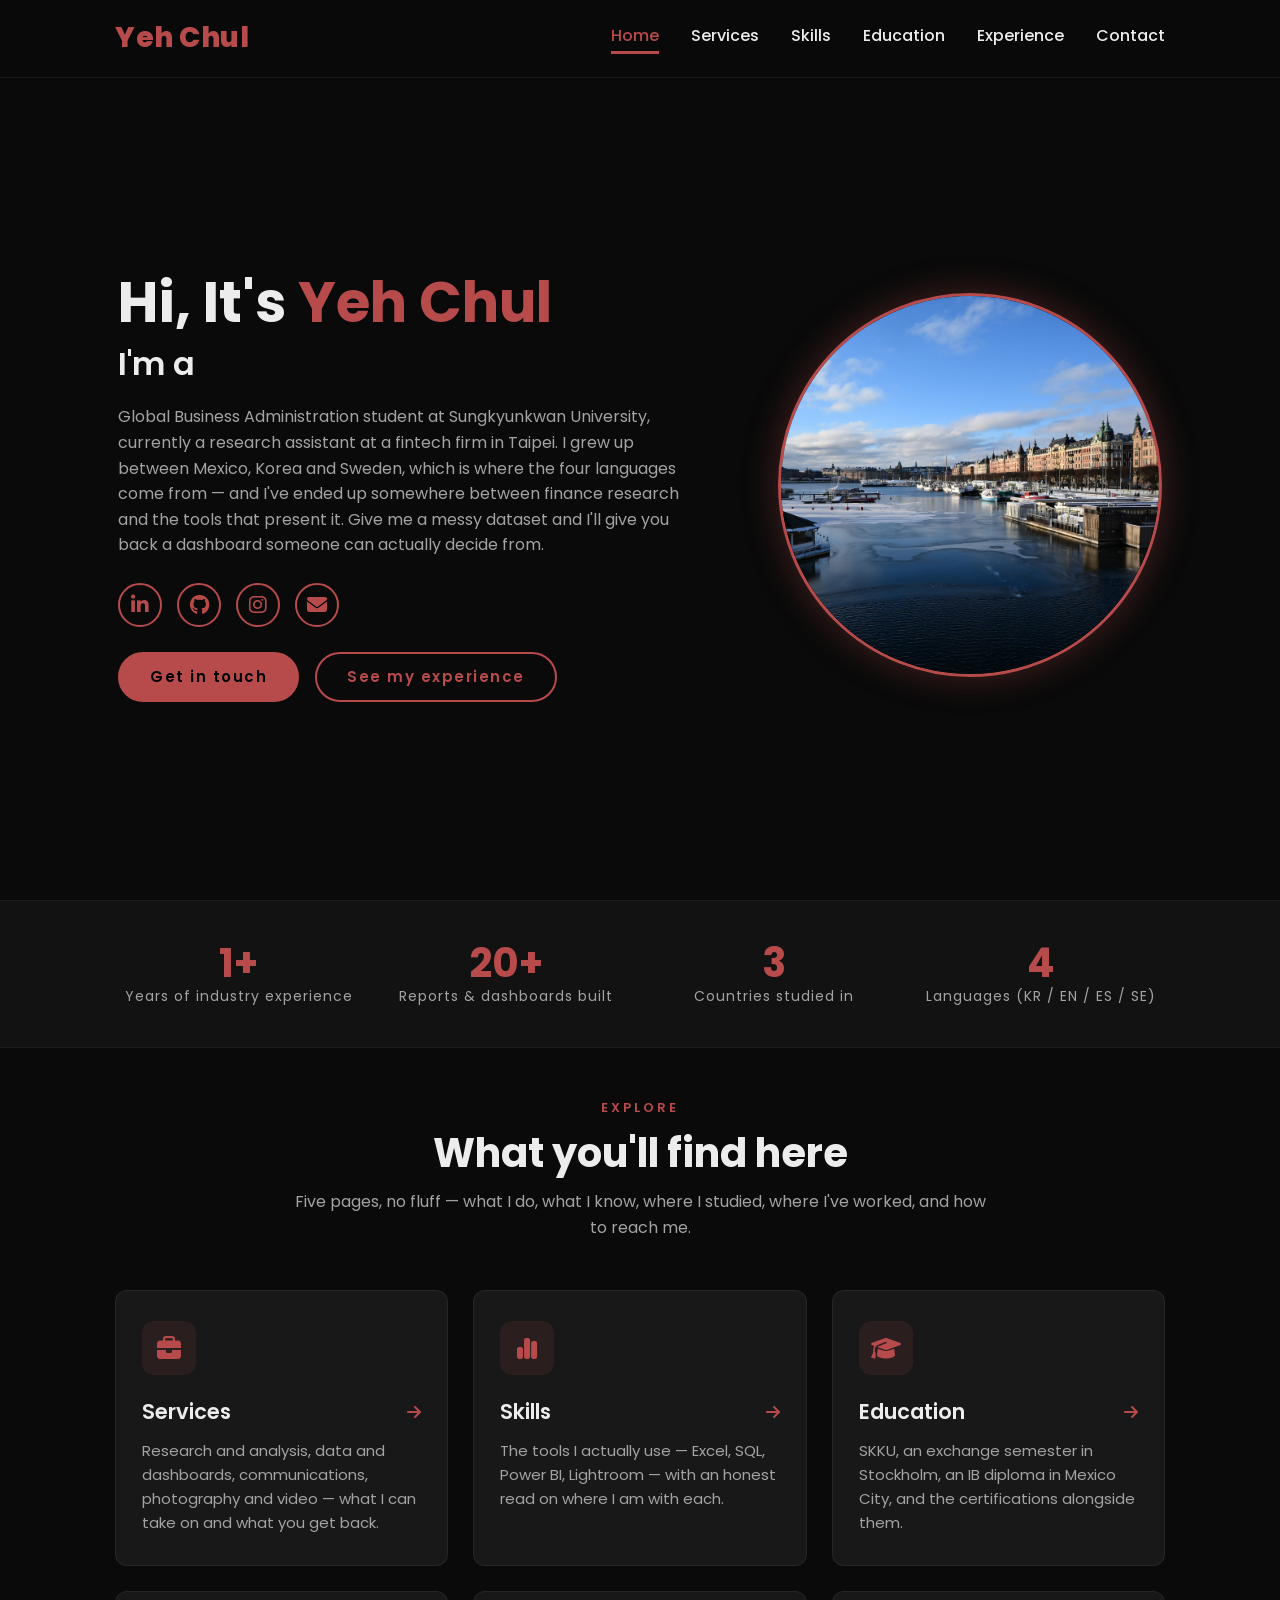
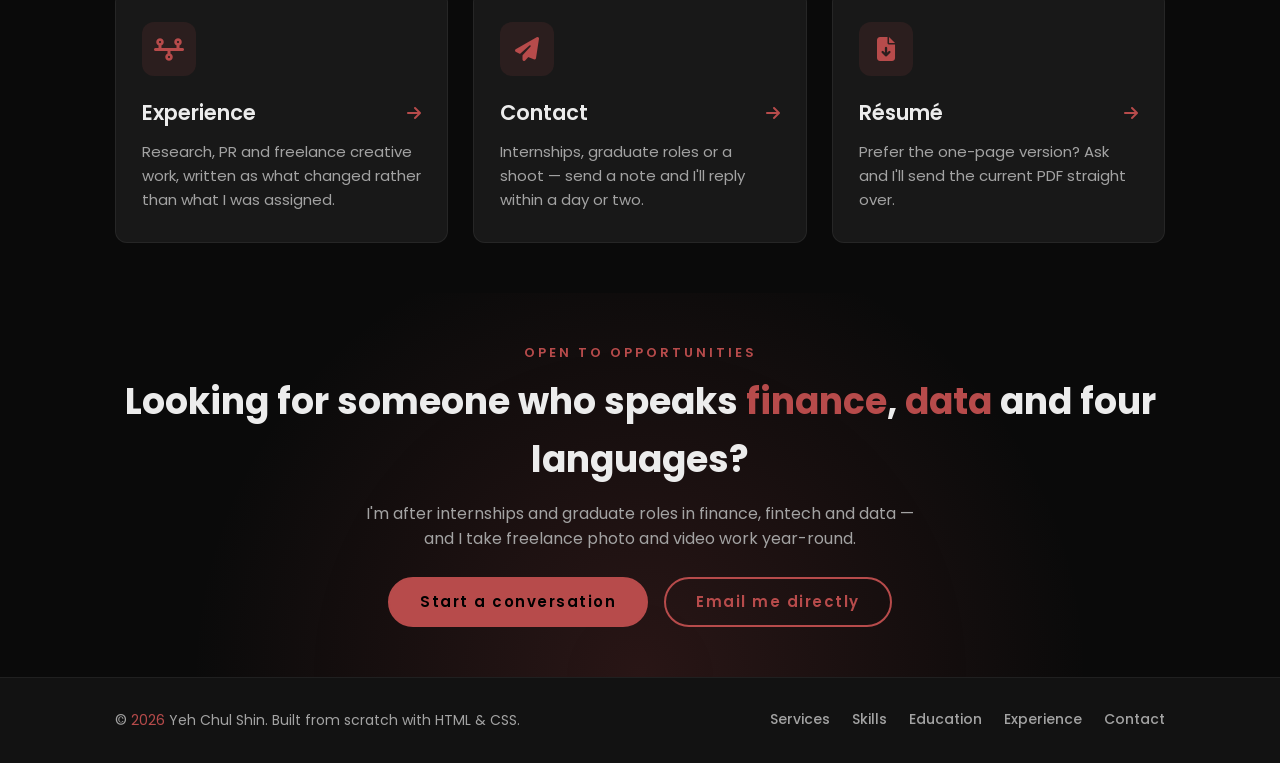
==== index.html @ 5957fc83 "Replace placeholder content with Yeh Chul Shin's real profile Applies 42 copy edits made in the prev" ====
<!DOCTYPE html>
<html lang="en">
<head>
  <meta charset="UTF-8">
  <meta name="viewport" content="width=device-width, initial-scale=1.0">
  <meta name="description" content="Yeh Chul Shin — Global Business Administration student at SKKU, research assistant in fintech, and freelance photographer. Finance, data and four languages.">
  <title>Yeh Chul Shin | Business Student &amp; Research Assistant</title>
  <link rel="stylesheet" href="style.css">
  <link rel="stylesheet" href="https://cdnjs.cloudflare.com/ajax/libs/font-awesome/6.5.2/css/all.min.css">
  <!-- Flags that JS is alive so the scroll-reveal styles can apply. -->
  <script>document.documentElement.classList.add('js');</script>
</head>
<body>

  <!-- ===== Header ===== -->
  <header>
    <a href="index.html" class="logo">Yeh Chul</a>
    <button class="menu-toggle" aria-label="Toggle navigation" aria-expanded="false">
      <i class="fa-solid fa-bars"></i>
    </button>
    <nav>
      <a href="index.html" class="active">Home</a>
      <a href="services.html">Services</a>
      <a href="skills.html">Skills</a>
      <a href="education.html">Education</a>
      <a href="experience.html">Experience</a>
      <a href="contact.html">Contact</a>
    </nav>
  </header>

  <!-- ===== Hero =====
       EDIT ME: intro paragraph + social links -->
  <section class="home">
    <div class="home-content">
      <h1>Hi, It's <span>Yeh Chul</span></h1>
      <h3 class="typing-text">I'm a <span></span></h3>
      <p>
        Global Business Administration student at Sungkyunkwan University,
        currently a research assistant at a fintech firm in Taipei. I grew up
        between Mexico, Korea and Sweden, which is where the four languages
        come from &mdash; and I've ended up somewhere between finance research
        and the tools that present it. Give me a messy dataset and I'll give
        you back a dashboard someone can actually decide from.
      </p>

      <div class="social-icons">
        <a href="https://www.linkedin.com/" target="_blank" rel="noopener" aria-label="LinkedIn"><i class="fa-brands fa-linkedin-in"></i></a>
        <a href="https://github.com/ycshin2023" target="_blank" rel="noopener" aria-label="GitHub"><i class="fa-brands fa-github"></i></a>
        <a href="https://www.instagram.com/" target="_blank" rel="noopener" aria-label="Instagram"><i class="fa-brands fa-instagram"></i></a>
        <a href="mailto:ycshin2023@gmail.com" aria-label="Email"><i class="fa-solid fa-envelope"></i></a>
      </div>

      <div class="btn-row">
        <a href="contact.html" class="btn solid">Get in touch</a>
        <a href="experience.html" class="btn">See my experience</a>
      </div>
    </div>

    <!-- EDIT ME: main.JPG is currently a landscape shot. A headshot lands
         better with recruiters here — swap the file and update the alt text
         to describe whatever image you use. -->
    <div class="home-img">
      <img src="main.JPG" alt="Photograph by Yeh Chul Shin">
    </div>
  </section>

  <!-- ===== Stats =====
       EDIT ME: swap these four numbers for your real ones -->
  <div class="stats">
    <div class="stat"><strong>1+</strong><span>Years of industry experience</span></div>
    <div class="stat"><strong>20+</strong><span>Reports &amp; dashboards built</span></div>
    <div class="stat"><strong>3</strong><span>Countries studied in</span></div>
    <div class="stat"><strong>4</strong><span>Languages (KR / EN / ES / SE)</span></div>
  </div>

  <!-- ===== Teasers to sub-pages ===== -->
  <section>
    <div class="section-head reveal">
      <span class="eyebrow">Explore</span>
      <h2>What you'll find here</h2>
      <p>Five pages, no fluff &mdash; what I do, what I know, where I studied, where I've worked, and how to reach me.</p>
    </div>

    <div class="card-grid">
      <a href="services.html" class="card teaser reveal">
        <div class="icon"><i class="fa-solid fa-briefcase"></i></div>
        <h3>Services <i class="fa-solid fa-arrow-right"></i></h3>
        <p>Research and analysis, data and dashboards, communications, photography and video &mdash; what I can take on and what you get back.</p>
      </a>

      <a href="skills.html" class="card teaser reveal">
        <div class="icon"><i class="fa-solid fa-chart-simple"></i></div>
        <h3>Skills <i class="fa-solid fa-arrow-right"></i></h3>
        <p>The tools I actually use &mdash; Excel, SQL, Power BI, Lightroom &mdash; with an honest read on where I am with each.</p>
      </a>

      <a href="education.html" class="card teaser reveal">
        <div class="icon"><i class="fa-solid fa-graduation-cap"></i></div>
        <h3>Education <i class="fa-solid fa-arrow-right"></i></h3>
        <p>SKKU, an exchange semester in Stockholm, an IB diploma in Mexico City, and the certifications alongside them.</p>
      </a>

      <a href="experience.html" class="card teaser reveal">
        <div class="icon"><i class="fa-solid fa-timeline"></i></div>
        <h3>Experience <i class="fa-solid fa-arrow-right"></i></h3>
        <p>Research, PR and freelance creative work, written as what changed rather than what I was assigned.</p>
      </a>

      <a href="contact.html" class="card teaser reveal">
        <div class="icon"><i class="fa-solid fa-paper-plane"></i></div>
        <h3>Contact <i class="fa-solid fa-arrow-right"></i></h3>
        <p>Internships, graduate roles or a shoot &mdash; send a note and I'll reply within a day or two.</p>
      </a>

      <a href="contact.html" class="card teaser reveal">
        <div class="icon"><i class="fa-solid fa-file-arrow-down"></i></div>
        <h3>Résumé <i class="fa-solid fa-arrow-right"></i></h3>
        <p>Prefer the one-page version? Ask and I'll send the current PDF straight over.</p>
      </a>
    </div>
  </section>

  <!-- ===== CTA ===== -->
  <section class="cta">
    <div class="reveal">
      <span class="eyebrow">Open to opportunities</span>
      <h2>Looking for someone who speaks <span>finance</span>, <span>data</span> and four languages?</h2>
      <p>I'm after internships and graduate roles in finance, fintech and data &mdash; and I take freelance photo and video work year-round.</p>
      <div class="btn-row">
        <a href="contact.html" class="btn solid">Start a conversation</a>
        <a href="mailto:ycshin2023@gmail.com" class="btn">Email me directly</a>
      </div>
    </div>
  </section>

  <!-- ===== Footer ===== -->
  <footer>
    <p>&copy; <span class="year"></span> Yeh Chul Shin. Built from scratch with HTML &amp; CSS.</p>
    <nav>
      <a href="services.html">Services</a>
      <a href="skills.html">Skills</a>
      <a href="education.html">Education</a>
      <a href="experience.html">Experience</a>
      <a href="contact.html">Contact</a>
    </nav>
  </footer>

  <script src="script.js"></script>
</body>
</html>
---- style.css ----
@import url('https://fonts.googleapis.com/css2?family=Poppins:wght@200;300;400;500;600;700;800&family=Roboto:ital,wght@0,100..900;1,100..900&display=swap');

/* ============================================================
   Design tokens
   ============================================================ */
:root {
  --accent: #b74b4b;
  --accent-light: #d96a6a;
  --accent-soft: rgba(183, 75, 75, 0.12);
  --bg: #0a0a0a;
  --surface: #121212;
  --surface-2: #181818;
  --line: rgba(183, 75, 75, 0.22);
  --text: #ececec;
  --muted: #a3a3a3;
  --radius: 1.2rem;
  --shadow: 0 1rem 3rem rgba(0, 0, 0, 0.55);
}

* {
  margin: 0;
  padding: 0;
  box-sizing: border-box;
  text-decoration: none;
  border: none;
  outline: none;
  font-family: 'Poppins', Arial, Helvetica, sans-serif;
}

html {
  font-size: 62.5%;
  scroll-behavior: smooth;
}

body {
  width: 100%;
  min-height: 100vh;
  overflow-x: hidden;
  background-color: var(--bg);
  color: var(--text);
  line-height: 1.6;
}

::selection {
  background-color: var(--accent);
  color: #000;
}

img {
  max-width: 100%;
  display: block;
}

span {
  color: var(--accent);
}

/* ============================================================
   Header / navigation
   ============================================================ */
header {
  position: fixed;
  top: 0;
  left: 0;
  width: 100%;
  padding: 1.6rem 9%;
  background-color: rgba(10, 10, 10, 0.85);
  backdrop-filter: blur(12px);
  border-bottom: 1px solid rgba(255, 255, 255, 0.06);
  display: flex;
  justify-content: space-between;
  align-items: center;
  z-index: 100;
}

.logo {
  font-size: 2.8rem;
  color: var(--accent);
  font-weight: 800;
  letter-spacing: 0.05rem;
  transition: 0.3s ease;
}

.logo:hover {
  transform: scale(1.05);
}

nav {
  display: flex;
  align-items: center;
}

nav a {
  font-size: 1.6rem;
  color: var(--text);
  margin-left: 3.2rem;
  font-weight: 500;
  transition: 0.3s ease;
  border-bottom: 3px solid transparent;
  padding-bottom: 0.3rem;
}

nav a:hover,
nav a.active {
  color: var(--accent);
  border-bottom-color: var(--accent);
}

.menu-toggle {
  display: none;
  /* Explicit box so the button stays tappable even if the icon font
     fails to load and the <i> inside it renders empty. */
  width: 4.4rem;
  height: 4.4rem;
  align-items: center;
  justify-content: center;
  font-size: 2.6rem;
  line-height: 1;
  color: var(--accent);
  background: transparent;
  border-radius: 0.8rem;
  cursor: pointer;
}

.menu-toggle:hover {
  background-color: var(--accent-soft);
}

/* ============================================================
   Layout helpers
   ============================================================ */
section {
  padding: 5rem 9%;
}

.section-head {
  max-width: 70rem;
  margin: 0 auto 5rem;
  text-align: center;
}

.eyebrow {
  display: inline-block;
  font-size: 1.3rem;
  letter-spacing: 0.3rem;
  text-transform: uppercase;
  color: var(--accent);
  font-weight: 600;
  margin-bottom: 1rem;
}

.section-head h2 {
  font-size: 4rem;
  font-weight: 700;
  line-height: 1.2;
}

.section-head p {
  font-size: 1.6rem;
  color: var(--muted);
  margin-top: 1.2rem;
}

.alt-bg {
  background-color: var(--surface);
}

/* ============================================================
   Buttons
   ============================================================ */
.btn {
  display: inline-block;
  padding: 1.1rem 3rem;
  background-color: transparent;
  border-radius: 4rem;
  font-size: 1.5rem;
  color: var(--accent);
  letter-spacing: 0.15rem;
  font-weight: 600;
  border: 2px solid var(--accent);
  transition: 0.3s ease;
  cursor: pointer;
}

.btn:hover {
  transform: translateY(-3px);
  background-color: var(--accent);
  color: #000;
  box-shadow: 0 0 2.5rem rgba(183, 75, 75, 0.45);
}

.btn.solid {
  background-color: var(--accent);
  color: #000;
}

.btn.solid:hover {
  background-color: transparent;
  color: var(--accent);
}

.btn-row {
  display: flex;
  flex-wrap: wrap;
  gap: 1.6rem;
  margin-top: 2.5rem;
}

/* ============================================================
   Home / hero
   ============================================================ */
.home {
  display: flex;
  justify-content: center;
  align-items: center;
  gap: 8rem;
  min-height: 100vh;
  padding-top: 12rem;
}

.home .home-content h1 {
  font-size: 5.6rem;
  font-weight: 700;
  line-height: 1.25;
}

.home-content h3 {
  font-size: 3.2rem;
  margin-bottom: 1.5rem;
  font-weight: 600;
}

.home-content p {
  font-size: 1.6rem;
  color: var(--muted);
  max-width: 58rem;
}

.home-img img {
  width: 30vw;
  min-width: 26rem;
  aspect-ratio: 1;
  object-fit: cover;
  border-radius: 50%;
  border: 3px solid var(--accent);
  box-shadow: 0 0 3.5rem rgba(183, 75, 75, 0.35);
  transition: 0.3s ease;
}

.home-img img:hover {
  transform: scale(1.03);
  box-shadow: 0 0 5rem rgba(183, 75, 75, 0.6);
}

.social-icons {
  display: flex;
  gap: 1.5rem;
  margin: 2.5rem 0;
}

.social-icons a {
  display: inline-flex;
  justify-content: center;
  align-items: center;
  width: 4.4rem;
  height: 4.4rem;
  border: 0.2rem solid var(--accent);
  font-size: 2rem;
  border-radius: 50%;
  transition: 0.3s ease;
  color: var(--accent);
}

.social-icons a:hover {
  color: #000;
  transform: translateY(-5px);
  background-color: var(--accent);
  box-shadow: 0 0 2rem rgba(183, 75, 75, 0.5);
}

/* Rotating job title */
.typing-text {
  font-size: 3.2rem;
  font-weight: 600;
  min-width: 28rem;
}

.typing-text span {
  position: relative;
}

.typing-text span::before {
  content: "Business Student";
  color: var(--accent);
  animation: words 12s infinite;
}

.typing-text span::after {
  content: "";
  background-color: var(--bg);
  position: absolute;
  top: 0;
  right: -0.8rem;
  width: calc(100% + 0.8rem);
  height: 100%;
  border-left: 3px solid var(--bg);
  animation: cursor 0.7s infinite, typing 3s steps(18) infinite;
}

@keyframes cursor {
  to { border-left-color: var(--accent); }
}

@keyframes typing {
  10%, 15%, 30%, 35%, 50%, 55%, 70%, 75%, 90%, 95% { width: 0; }
  5%, 20%, 25%, 40%, 45%, 60%, 65%, 80%, 85% { width: calc(100% + 0.8rem); }
}

@keyframes words {
  0%, 25%   { content: "Business Student"; }
  26%, 50%  { content: "Research Assistant"; }
  51%, 75%  { content: "Data Analyst"; }
  76%, 100% { content: "Photographer"; }
}

/* ============================================================
   Stats strip
   ============================================================ */
.stats {
  display: grid;
  grid-template-columns: repeat(auto-fit, minmax(20rem, 1fr));
  gap: 2rem;
  padding: 4rem 9%;
  background-color: var(--surface);
  border-block: 1px solid rgba(255, 255, 255, 0.05);
}

.stat {
  text-align: center;
}

.stat strong {
  display: block;
  font-size: 4rem;
  font-weight: 700;
  color: var(--accent);
  line-height: 1.1;
}

.stat span {
  font-size: 1.4rem;
  color: var(--muted);
  letter-spacing: 0.1rem;
}

/* ============================================================
   Page banner (sub-pages)
   ============================================================ */
.page-hero {
  padding: 16rem 9% 6rem;
  text-align: center;
  background:
    radial-gradient(circle at 50% 0%, rgba(183, 75, 75, 0.18), transparent 60%),
    var(--bg);
  border-bottom: 1px solid rgba(255, 255, 255, 0.05);
}

.page-hero h1 {
  font-size: 5rem;
  font-weight: 700;
  line-height: 1.2;
}

.page-hero p {
  font-size: 1.7rem;
  color: var(--muted);
  max-width: 68rem;
  margin: 1.5rem auto 0;
}

.breadcrumb {
  font-size: 1.4rem;
  color: var(--muted);
  margin-bottom: 1.5rem;
}

.breadcrumb a {
  color: var(--accent);
}

.breadcrumb a:hover {
  text-decoration: underline;
}

/* ============================================================
   Cards
   ============================================================ */
.card-grid {
  display: grid;
  grid-template-columns: repeat(auto-fit, minmax(30rem, 1fr));
  gap: 2.5rem;
}

.card {
  background-color: var(--surface-2);
  border: 1px solid rgba(255, 255, 255, 0.06);
  border-radius: var(--radius);
  padding: 3rem 2.6rem;
  transition: 0.3s ease;
}

.card:hover {
  transform: translateY(-6px);
  border-color: var(--accent);
  box-shadow: var(--shadow);
}

.card .icon {
  display: inline-flex;
  justify-content: center;
  align-items: center;
  width: 5.4rem;
  height: 5.4rem;
  border-radius: 1.2rem;
  background-color: var(--accent-soft);
  color: var(--accent);
  font-size: 2.4rem;
  margin-bottom: 2rem;
}

.card h3 {
  font-size: 2.1rem;
  font-weight: 600;
  margin-bottom: 1rem;
}

.card p {
  font-size: 1.5rem;
  color: var(--muted);
}

.card ul {
  list-style: none;
  margin-top: 1.8rem;
  display: grid;
  gap: 0.9rem;
}

.card ul li {
  font-size: 1.45rem;
  color: var(--muted);
  padding-left: 2.4rem;
  position: relative;
}

.card ul li::before {
  content: "\2713";
  position: absolute;
  left: 0;
  color: var(--accent);
  font-weight: 700;
}

.card-link {
  display: inline-block;
  margin-top: 2rem;
  font-size: 1.45rem;
  font-weight: 600;
  color: var(--accent);
}

.card-link:hover {
  letter-spacing: 0.08rem;
}

/* Teaser cards on the home page */
.teaser {
  display: block;
  color: inherit;
}

.teaser h3 {
  display: flex;
  align-items: center;
  justify-content: space-between;
  gap: 1rem;
}

.teaser h3 i {
  color: var(--accent);
  font-size: 1.6rem;
  transition: 0.3s ease;
}

.teaser:hover h3 i {
  transform: translateX(6px);
}

/* ============================================================
   Skills
   ============================================================ */
.skill-block {
  background-color: var(--surface-2);
  border: 1px solid rgba(255, 255, 255, 0.06);
  border-radius: var(--radius);
  padding: 3rem 2.6rem;
}

.skill-block h3 {
  font-size: 2rem;
  margin-bottom: 2.5rem;
  display: flex;
  align-items: center;
  gap: 1.2rem;
}

.skill-block h3 i {
  color: var(--accent);
}

.skill {
  margin-bottom: 2rem;
}

.skill-label {
  display: flex;
  justify-content: space-between;
  font-size: 1.45rem;
  margin-bottom: 0.7rem;
  color: var(--muted);
}

.skill-label strong {
  color: var(--text);
  font-weight: 500;
}

.bar {
  height: 0.8rem;
  border-radius: 1rem;
  background-color: rgba(255, 255, 255, 0.08);
  overflow: hidden;
}

.bar span {
  display: block;
  height: 100%;
  width: 0;
  border-radius: 1rem;
  background: linear-gradient(90deg, var(--accent), var(--accent-light));
  transition: width 1.2s cubic-bezier(0.2, 0.8, 0.2, 1);
}

.tag-cloud {
  display: flex;
  flex-wrap: wrap;
  gap: 1rem;
}

.tag {
  font-size: 1.4rem;
  padding: 0.7rem 1.6rem;
  border-radius: 4rem;
  border: 1px solid var(--line);
  background-color: var(--accent-soft);
  color: var(--text);
  transition: 0.3s ease;
}

.tag:hover {
  background-color: var(--accent);
  color: #000;
  transform: translateY(-3px);
}

/* ============================================================
   Timeline (education + experience)
   ============================================================ */
.timeline {
  position: relative;
  max-width: 88rem;
  margin: 0 auto;
  padding-left: 3.5rem;
}

.timeline::before {
  content: "";
  position: absolute;
  left: 0.85rem;
  top: 0.8rem;
  bottom: 0.8rem;
  width: 2px;
  background: linear-gradient(180deg, var(--accent), rgba(183, 75, 75, 0.1));
}

.timeline-item {
  position: relative;
  background-color: var(--surface-2);
  border: 1px solid rgba(255, 255, 255, 0.06);
  border-radius: var(--radius);
  padding: 2.6rem 2.6rem;
  margin-bottom: 2.5rem;
  transition: 0.3s ease;
}

.timeline-item:hover {
  border-color: var(--accent);
  transform: translateX(6px);
}

.timeline-item::before {
  content: "";
  position: absolute;
  left: -3.32rem;
  top: 3rem;
  width: 1.4rem;
  height: 1.4rem;
  border-radius: 50%;
  background-color: var(--bg);
  border: 3px solid var(--accent);
}

.timeline-date {
  display: inline-block;
  font-size: 1.3rem;
  font-weight: 600;
  letter-spacing: 0.1rem;
  color: var(--accent);
  background-color: var(--accent-soft);
  padding: 0.4rem 1.4rem;
  border-radius: 4rem;
  margin-bottom: 1.2rem;
}

.timeline-item h3 {
  font-size: 2.1rem;
  font-weight: 600;
}

.timeline-item .org {
  font-size: 1.5rem;
  color: var(--accent-light);
  margin-bottom: 1.2rem;
}

.timeline-item p {
  font-size: 1.5rem;
  color: var(--muted);
}

.timeline-item ul {
  list-style: none;
  margin-top: 1.4rem;
  display: grid;
  gap: 0.9rem;
}

.timeline-item ul li {
  font-size: 1.45rem;
  color: var(--muted);
  padding-left: 2.2rem;
  position: relative;
}

.timeline-item ul li::before {
  content: "\25B8";
  position: absolute;
  left: 0;
  color: var(--accent);
}

.chip-row {
  display: flex;
  flex-wrap: wrap;
  gap: 0.8rem;
  margin-top: 1.8rem;
}

.chip {
  font-size: 1.25rem;
  padding: 0.4rem 1.2rem;
  border-radius: 4rem;
  border: 1px solid var(--line);
  color: var(--muted);
}

/* ============================================================
   Contact
   ============================================================ */
.contact-wrap {
  display: grid;
  grid-template-columns: 1fr 1.25fr;
  gap: 3rem;
  max-width: 110rem;
  margin: 0 auto;
}

.contact-info {
  display: grid;
  gap: 1.6rem;
  align-content: start;
}

.info-item {
  display: flex;
  gap: 1.6rem;
  align-items: flex-start;
  background-color: var(--surface-2);
  border: 1px solid rgba(255, 255, 255, 0.06);
  border-radius: var(--radius);
  padding: 2rem 2.2rem;
  transition: 0.3s ease;
}

.info-item:hover {
  border-color: var(--accent);
}

.info-item i {
  color: var(--accent);
  font-size: 2rem;
  margin-top: 0.4rem;
}

.info-item h4 {
  font-size: 1.6rem;
  font-weight: 600;
}

.info-item p,
.info-item a {
  font-size: 1.45rem;
  color: var(--muted);
  word-break: break-word;
}

.info-item a:hover {
  color: var(--accent);
}

form {
  background-color: var(--surface-2);
  border: 1px solid rgba(255, 255, 255, 0.06);
  border-radius: var(--radius);
  padding: 3rem 2.8rem;
}

.field {
  margin-bottom: 1.8rem;
}

.field label {
  display: block;
  font-size: 1.4rem;
  margin-bottom: 0.7rem;
  color: var(--muted);
}

.field input,
.field select,
.field textarea {
  width: 100%;
  font-size: 1.5rem;
  color: var(--text);
  background-color: var(--surface);
  border: 1px solid rgba(255, 255, 255, 0.1);
  border-radius: 0.8rem;
  padding: 1.2rem 1.4rem;
  transition: 0.3s ease;
}

.field input:focus,
.field select:focus,
.field textarea:focus {
  border-color: var(--accent);
  box-shadow: 0 0 0 3px var(--accent-soft);
}

.field textarea {
  resize: vertical;
  min-height: 14rem;
}

.form-note {
  font-size: 1.3rem;
  color: var(--muted);
  margin-top: 1.5rem;
}

.form-status {
  font-size: 1.45rem;
  margin-top: 1.5rem;
  display: none;
}

.form-status.show {
  display: block;
  color: var(--accent-light);
}

/* ============================================================
   CTA band + footer
   ============================================================ */
.cta {
  text-align: center;
  background:
    radial-gradient(circle at 50% 100%, rgba(183, 75, 75, 0.18), transparent 60%),
    var(--bg);
}

.cta h2 {
  font-size: 3.6rem;
  font-weight: 700;
}

.cta p {
  font-size: 1.6rem;
  color: var(--muted);
  max-width: 56rem;
  margin: 1.2rem auto 0;
}

.cta .btn-row {
  justify-content: center;
}

footer {
  padding: 3rem 9%;
  background-color: var(--surface);
  border-top: 1px solid rgba(255, 255, 255, 0.06);
  display: flex;
  flex-wrap: wrap;
  gap: 1.5rem;
  justify-content: space-between;
  align-items: center;
}

footer p,
footer a {
  font-size: 1.4rem;
  color: var(--muted);
}

footer nav a {
  margin-left: 2.2rem;
  border: none;
}

footer a:hover {
  color: var(--accent);
}

/* ============================================================
   Scroll reveal
   ============================================================ */
/* Only hide content once we know JavaScript is running to bring it back.
   Without the .js class (script blocked, JS disabled) everything stays
   visible rather than leaving a blank page. */
.js .reveal {
  opacity: 0;
  transform: translateY(2.5rem);
  transition: opacity 0.7s ease, transform 0.7s ease;
}

.js .reveal.visible {
  opacity: 1;
  transform: none;
}

@media (prefers-reduced-motion: reduce) {
  * {
    animation: none !important;
    transition: none !important;
  }
  .js .reveal {
    opacity: 1;
    transform: none;
  }
}

/* ============================================================
   Responsive
   ============================================================ */
@media (max-width: 1100px) {
  .home { gap: 4rem; }
  .contact-wrap { grid-template-columns: 1fr; }
}

@media (max-width: 995px) {
  .menu-toggle { display: inline-flex; }

  nav {
    position: absolute;
    display: none;
    flex-direction: column;
    align-items: flex-start;
    top: 100%;
    right: 0;
    width: 55%;
    min-width: 24rem;
    padding: 2rem 2.5rem;
    background-color: #161616;
    border-left: 3px solid var(--accent);
    border-bottom: 3px solid var(--accent);
    border-bottom-left-radius: 2rem;
  }

  nav.active { display: flex; }

  nav a {
    display: block;
    font-size: 1.8rem;
    margin: 1.4rem 0;
    margin-left: 0;
  }

  .home {
    flex-direction: column-reverse;
    text-align: center;
    padding-top: 14rem;
  }

  .home-content p { margin-inline: auto; }
  .social-icons, .btn-row { justify-content: center; }
  .home .home-content h1 { font-size: 4.2rem; }
  .home-content h3, .typing-text { font-size: 2.6rem; }
  .home-img img { width: 62vw; }
  .page-hero h1 { font-size: 3.8rem; }
  .section-head h2 { font-size: 3.2rem; }
  footer { justify-content: center; text-align: center; }
  footer nav {
    position: static;
    display: flex;
    flex-direction: row;
    flex-wrap: wrap;
    justify-content: center;
    gap: 1.5rem;
    width: auto;
    padding: 0;
    border: none;
    background: transparent;
  }
  footer nav a { margin: 0; font-size: 1.4rem; }
}

@media (max-width: 600px) {
  section { padding: 4rem 6%; }
  header { padding: 1.4rem 6%; }
  .page-hero { padding: 13rem 6% 5rem; }
  .stats { padding: 3.5rem 6%; }
  footer { padding: 3rem 6%; }
  .timeline { padding-left: 2.6rem; }
  .timeline-item::before { left: -2.45rem; }
}
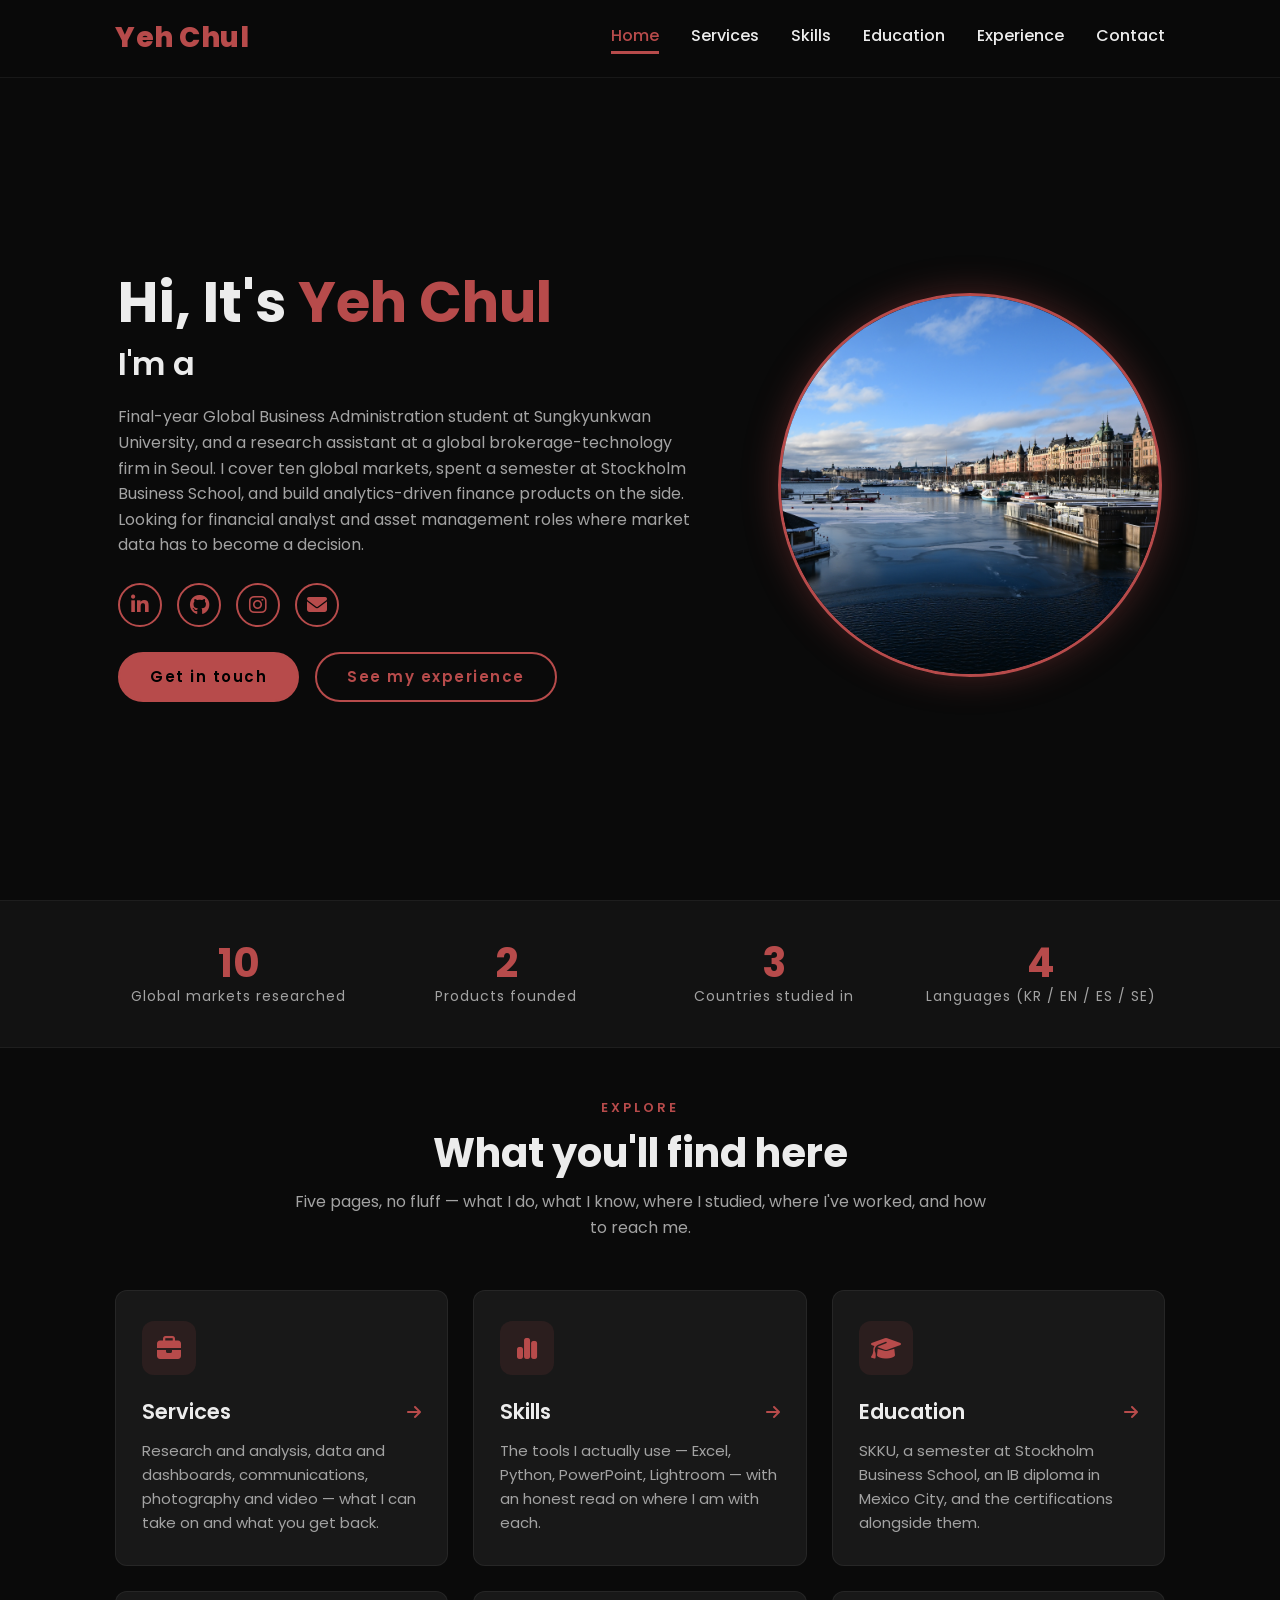
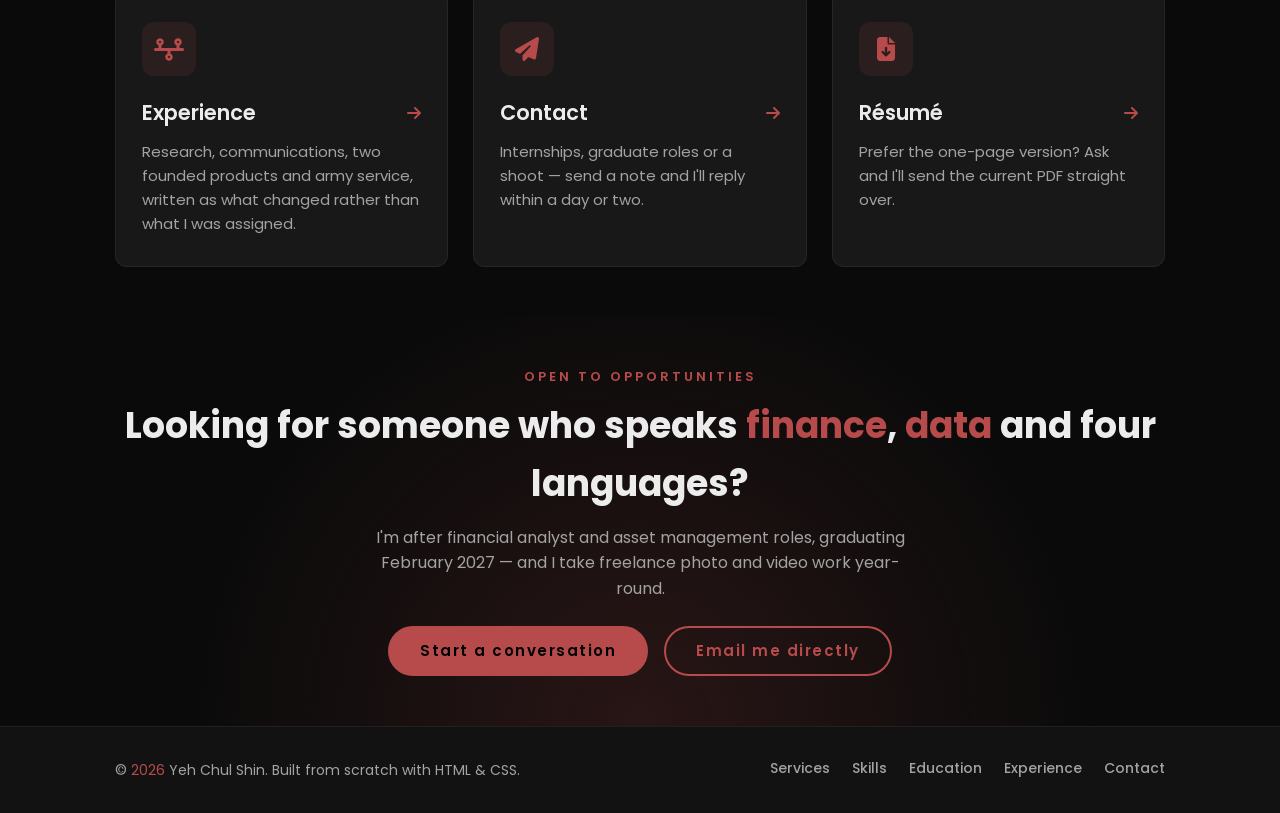
==== commit 61509790: "Rebuild content from the CV and fix the hero typing animation Typing animation: The rotating job tit" ====
--- a/index.html
+++ b/index.html
@@ -3,7 +3,7 @@
 <head>
   <meta charset="UTF-8">
   <meta name="viewport" content="width=device-width, initial-scale=1.0">
-  <meta name="description" content="Yeh Chul Shin — Global Business Administration student at SKKU, research assistant in fintech, and freelance photographer. Finance, data and four languages.">
+  <meta name="description" content="Yeh Chul Shin — final-year Global Business Administration student at SKKU and research assistant at a global brokerage-technology firm, seeking financial analyst and asset management roles.">
   <title>Yeh Chul Shin | Business Student &amp; Research Assistant</title>
   <link rel="stylesheet" href="style.css">
   <link rel="stylesheet" href="https://cdnjs.cloudflare.com/ajax/libs/font-awesome/6.5.2/css/all.min.css">
@@ -35,16 +35,16 @@
       <h1>Hi, It's <span>Yeh Chul</span></h1>
       <h3 class="typing-text">I'm a <span></span></h3>
       <p>
-        Global Business Administration student at Sungkyunkwan University,
-        currently a research assistant at a fintech firm in Taipei. I grew up
-        between Mexico, Korea and Sweden, which is where the four languages
-        come from &mdash; and I've ended up somewhere between finance research
-        and the tools that present it. Give me a messy dataset and I'll give
-        you back a dashboard someone can actually decide from.
+        Final-year Global Business Administration student at Sungkyunkwan
+        University, and a research assistant at a global brokerage-technology
+        firm in Seoul. I cover ten global markets, spent a semester at
+        Stockholm Business School, and build analytics-driven finance products
+        on the side. Looking for financial analyst and asset management roles
+        where market data has to become a decision.
       </p>
 
       <div class="social-icons">
-        <a href="https://www.linkedin.com/" target="_blank" rel="noopener" aria-label="LinkedIn"><i class="fa-brands fa-linkedin-in"></i></a>
+        <a href="https://www.linkedin.com/in/yeh-chul-shin" target="_blank" rel="noopener" aria-label="LinkedIn"><i class="fa-brands fa-linkedin-in"></i></a>
         <a href="https://github.com/ycshin2023" target="_blank" rel="noopener" aria-label="GitHub"><i class="fa-brands fa-github"></i></a>
         <a href="https://www.instagram.com/" target="_blank" rel="noopener" aria-label="Instagram"><i class="fa-brands fa-instagram"></i></a>
         <a href="mailto:ycshin2023@gmail.com" aria-label="Email"><i class="fa-solid fa-envelope"></i></a>
@@ -67,8 +67,8 @@
   <!-- ===== Stats =====
        EDIT ME: swap these four numbers for your real ones -->
   <div class="stats">
-    <div class="stat"><strong>1+</strong><span>Years of industry experience</span></div>
-    <div class="stat"><strong>20+</strong><span>Reports &amp; dashboards built</span></div>
+    <div class="stat"><strong>10</strong><span>Global markets researched</span></div>
+    <div class="stat"><strong>2</strong><span>Products founded</span></div>
     <div class="stat"><strong>3</strong><span>Countries studied in</span></div>
     <div class="stat"><strong>4</strong><span>Languages (KR / EN / ES / SE)</span></div>
   </div>
@@ -91,19 +91,19 @@
       <a href="skills.html" class="card teaser reveal">
         <div class="icon"><i class="fa-solid fa-chart-simple"></i></div>
         <h3>Skills <i class="fa-solid fa-arrow-right"></i></h3>
-        <p>The tools I actually use &mdash; Excel, SQL, Power BI, Lightroom &mdash; with an honest read on where I am with each.</p>
+        <p>The tools I actually use &mdash; Excel, Python, PowerPoint, Lightroom &mdash; with an honest read on where I am with each.</p>
       </a>
 
       <a href="education.html" class="card teaser reveal">
         <div class="icon"><i class="fa-solid fa-graduation-cap"></i></div>
         <h3>Education <i class="fa-solid fa-arrow-right"></i></h3>
-        <p>SKKU, an exchange semester in Stockholm, an IB diploma in Mexico City, and the certifications alongside them.</p>
+        <p>SKKU, a semester at Stockholm Business School, an IB diploma in Mexico City, and the certifications alongside them.</p>
       </a>
 
       <a href="experience.html" class="card teaser reveal">
         <div class="icon"><i class="fa-solid fa-timeline"></i></div>
         <h3>Experience <i class="fa-solid fa-arrow-right"></i></h3>
-        <p>Research, PR and freelance creative work, written as what changed rather than what I was assigned.</p>
+        <p>Research, communications, two founded products and army service, written as what changed rather than what I was assigned.</p>
       </a>
 
       <a href="contact.html" class="card teaser reveal">
@@ -125,7 +125,7 @@
     <div class="reveal">
       <span class="eyebrow">Open to opportunities</span>
       <h2>Looking for someone who speaks <span>finance</span>, <span>data</span> and four languages?</h2>
-      <p>I'm after internships and graduate roles in finance, fintech and data &mdash; and I take freelance photo and video work year-round.</p>
+      <p>I'm after financial analyst and asset management roles, graduating February 2027 &mdash; and I take freelance photo and video work year-round.</p>
       <div class="btn-row">
         <a href="contact.html" class="btn solid">Start a conversation</a>
         <a href="mailto:ycshin2023@gmail.com" class="btn">Email me directly</a>
--- a/style.css
+++ b/style.css
@@ -289,12 +289,18 @@
   position: relative;
 }
 
+/* The word itself. One word per quarter of the cycle, so each gets 4s. */
 .typing-text span::before {
   content: "Business Student";
   color: var(--accent);
-  animation: words 12s infinite;
-}
-
+  animation: words 16s infinite;
+}
+
+/* A mask sitting over the word, with the caret on its leading edge.
+   Full width hides the word, zero width reveals it — so shrinking the
+   mask types the word out and growing it again deletes it. `typing` runs
+   at exactly one quarter of `words`, which is what keeps one type-hold-
+   delete pass aligned to one word. */
 .typing-text span::after {
   content: "";
   background-color: var(--bg);
@@ -304,7 +310,7 @@
   width: calc(100% + 0.8rem);
   height: 100%;
   border-left: 3px solid var(--bg);
-  animation: cursor 0.7s infinite, typing 3s steps(18) infinite;
+  animation: cursor 0.7s infinite, typing 4s steps(18, end) infinite;
 }
 
 @keyframes cursor {
@@ -312,14 +318,16 @@
 }
 
 @keyframes typing {
-  10%, 15%, 30%, 35%, 50%, 55%, 70%, 75%, 90%, 95% { width: 0; }
-  5%, 20%, 25%, 40%, 45%, 60%, 65%, 80%, 85% { width: calc(100% + 0.8rem); }
+  /* Covered at both ends, so the word underneath swaps out of sight. */
+  0%, 8%    { width: calc(100% + 0.8rem); }
+  46%, 70%  { width: 0; }
+  96%, 100% { width: calc(100% + 0.8rem); }
 }
 
 @keyframes words {
   0%, 25%   { content: "Business Student"; }
   26%, 50%  { content: "Research Assistant"; }
-  51%, 75%  { content: "Data Analyst"; }
+  51%, 75%  { content: "Founder"; }
   76%, 100% { content: "Photographer"; }
 }
 
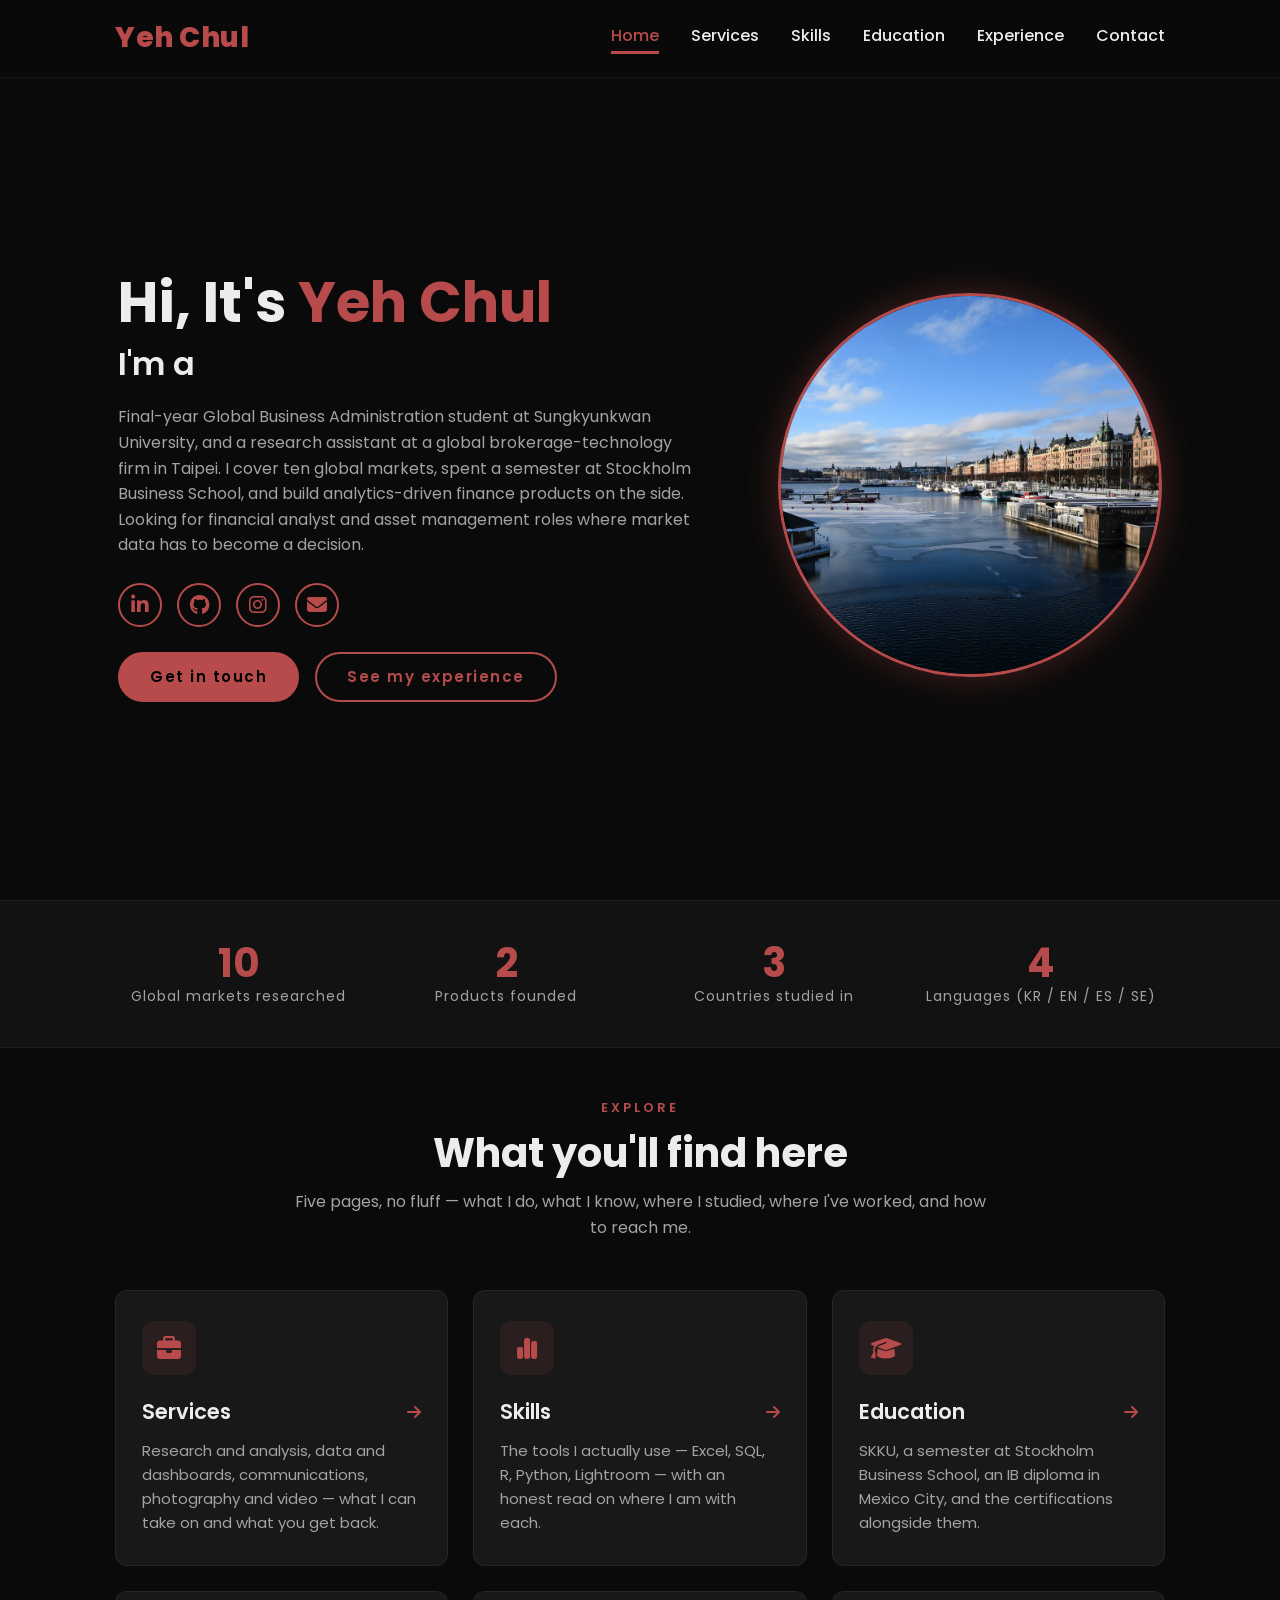
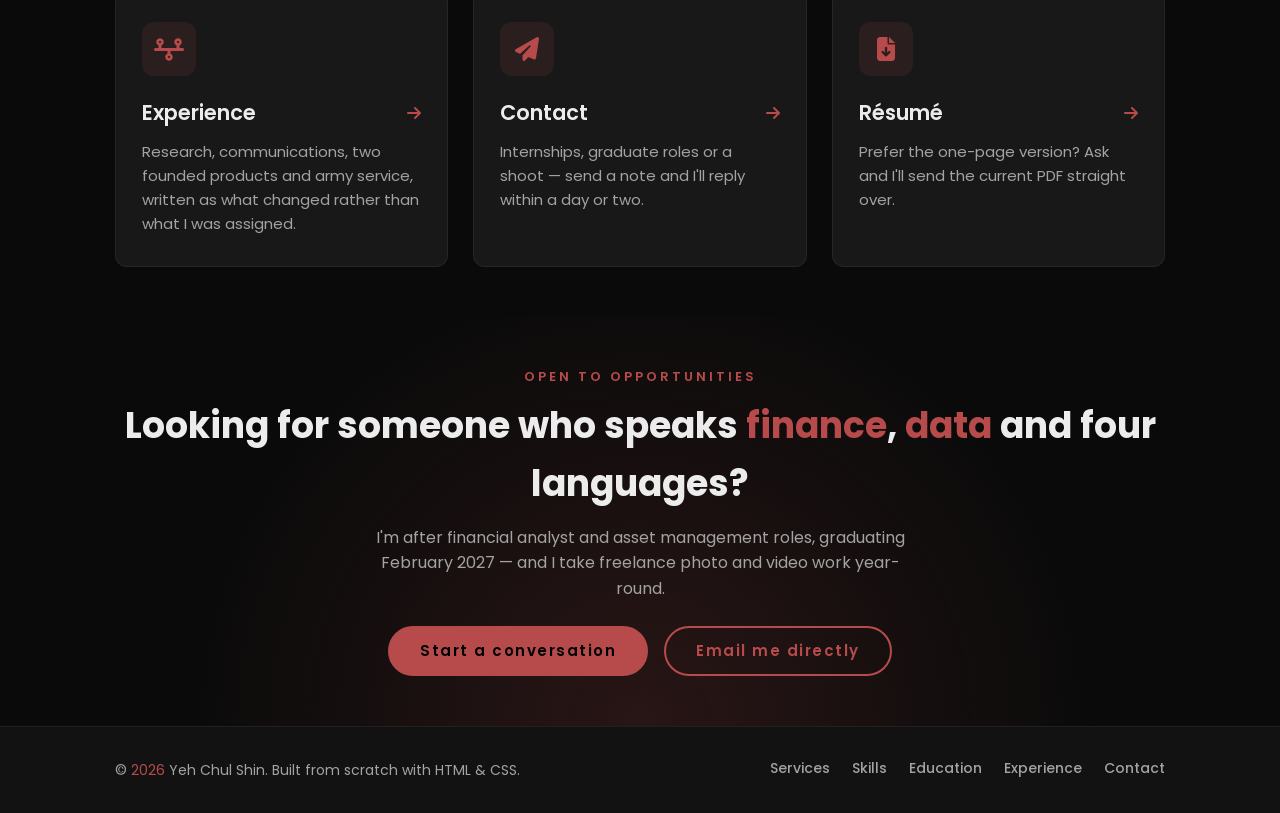
==== commit f18f2744: "Add KFC service role, SQL and R, and correct ViewTrade to Taipei - New experience entry: Guest Servi" ====
--- a/index.html
+++ b/index.html
@@ -37,7 +37,7 @@
       <p>
         Final-year Global Business Administration student at Sungkyunkwan
         University, and a research assistant at a global brokerage-technology
-        firm in Seoul. I cover ten global markets, spent a semester at
+        firm in Taipei. I cover ten global markets, spent a semester at
         Stockholm Business School, and build analytics-driven finance products
         on the side. Looking for financial analyst and asset management roles
         where market data has to become a decision.
@@ -91,7 +91,7 @@
       <a href="skills.html" class="card teaser reveal">
         <div class="icon"><i class="fa-solid fa-chart-simple"></i></div>
         <h3>Skills <i class="fa-solid fa-arrow-right"></i></h3>
-        <p>The tools I actually use &mdash; Excel, Python, PowerPoint, Lightroom &mdash; with an honest read on where I am with each.</p>
+        <p>The tools I actually use &mdash; Excel, SQL, R, Python, Lightroom &mdash; with an honest read on where I am with each.</p>
       </a>
 
       <a href="education.html" class="card teaser reveal">
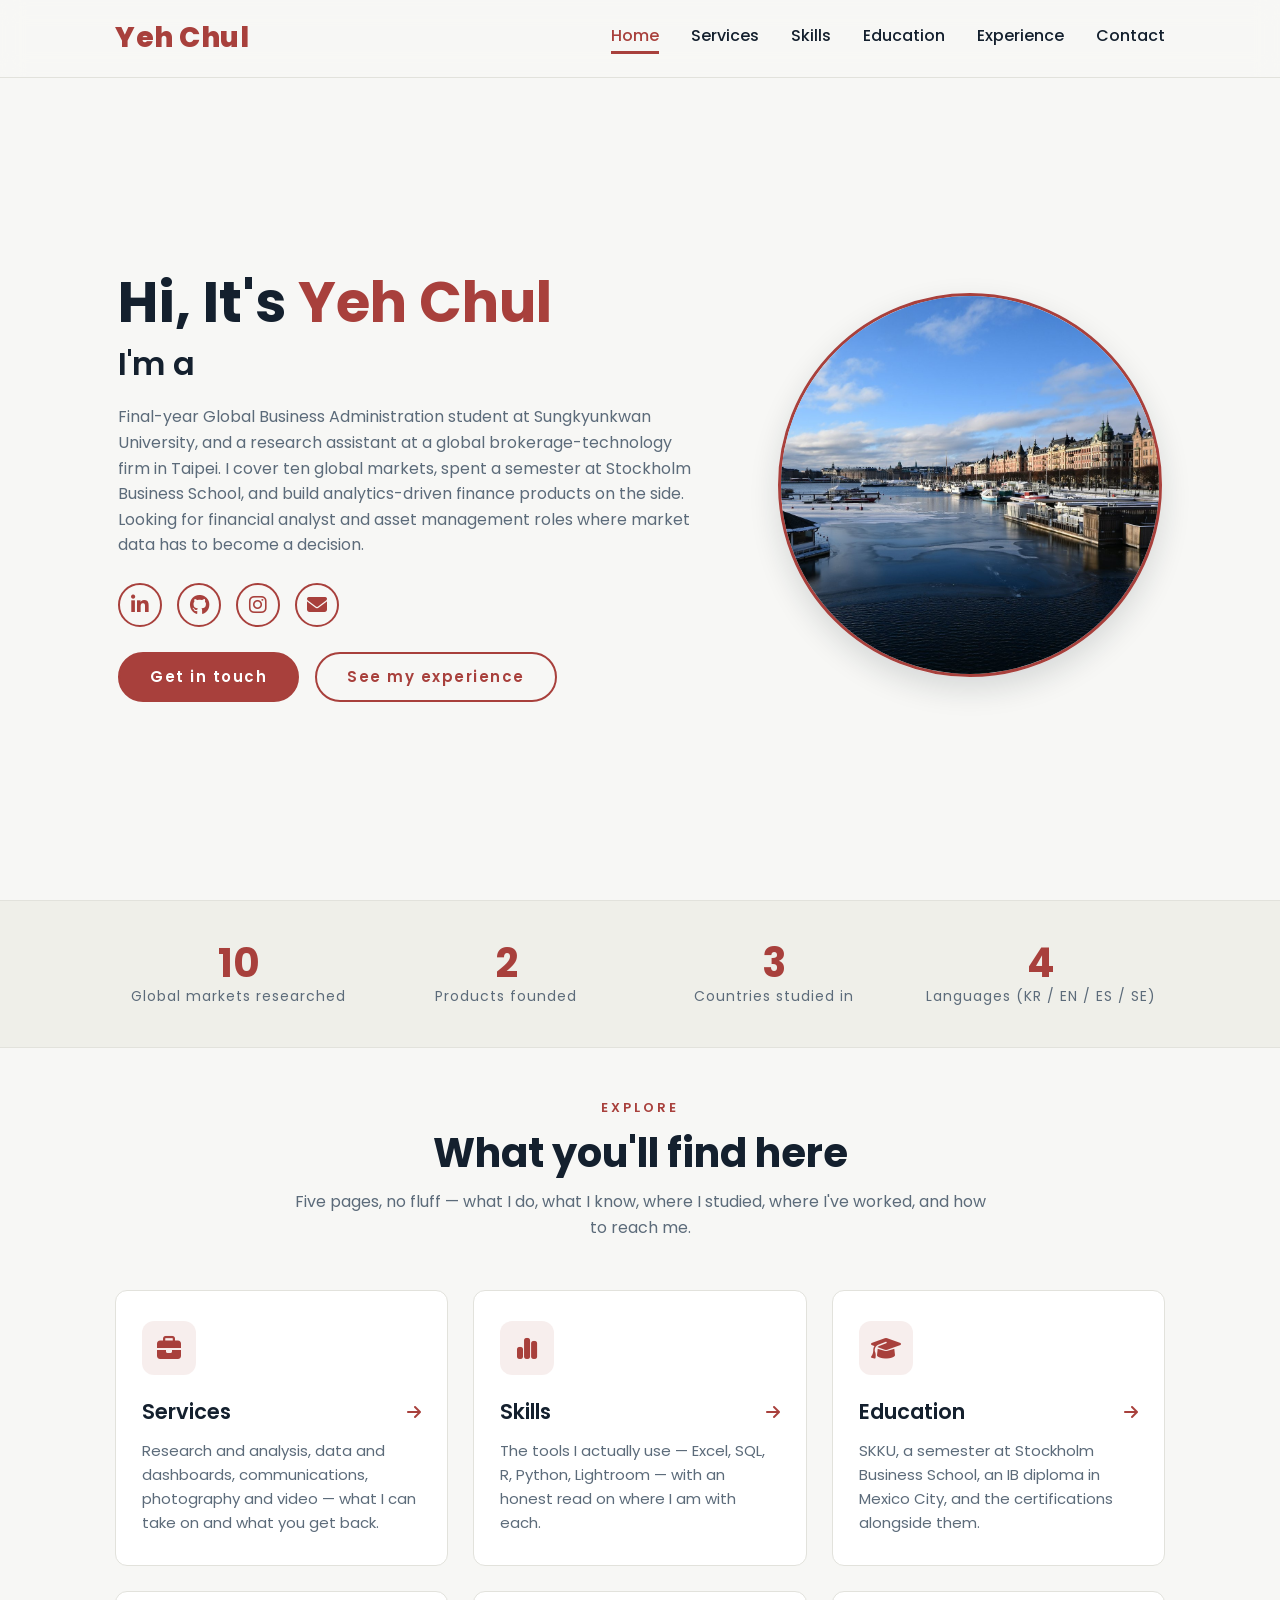
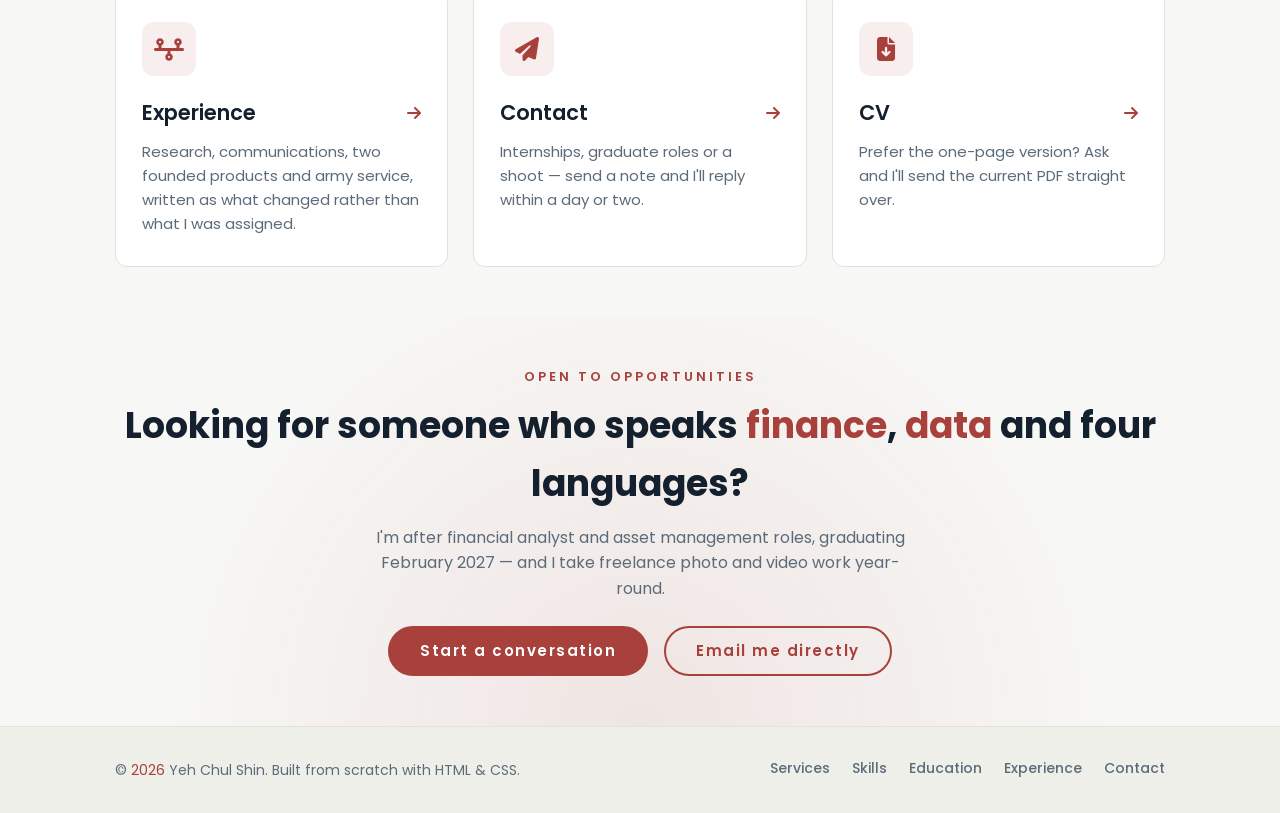
==== commit 1d30fa77: "Keep the CV off the site and make the request copy consistent The CV stays out of the repo by choice" ====
--- a/index.html
+++ b/index.html
@@ -114,7 +114,7 @@
 
       <a href="contact.html" class="card teaser reveal">
         <div class="icon"><i class="fa-solid fa-file-arrow-down"></i></div>
-        <h3>Résumé <i class="fa-solid fa-arrow-right"></i></h3>
+        <h3>CV <i class="fa-solid fa-arrow-right"></i></h3>
         <p>Prefer the one-page version? Ask and I'll send the current PDF straight over.</p>
       </a>
     </div>
--- a/style.css
+++ b/style.css
@@ -4,17 +4,19 @@
    Design tokens
    ============================================================ */
 :root {
-  --accent: #b74b4b;
-  --accent-light: #d96a6a;
-  --accent-soft: rgba(183, 75, 75, 0.12);
-  --bg: #0a0a0a;
-  --surface: #121212;
-  --surface-2: #181818;
-  --line: rgba(183, 75, 75, 0.22);
-  --text: #ececec;
-  --muted: #a3a3a3;
+  --accent: #a8403c;
+  --accent-light: #c4564f;
+  --accent-soft: rgba(168, 64, 60, 0.09);
+  --accent-ink: #ffffff;
+  --bg: #f7f7f5;
+  --surface: #efefe9;
+  --surface-2: #ffffff;
+  --line: #e2e2dc;
+  --line-accent: rgba(168, 64, 60, 0.28);
+  --text: #14202e;
+  --muted: #5c6b7a;
   --radius: 1.2rem;
-  --shadow: 0 1rem 3rem rgba(0, 0, 0, 0.55);
+  --shadow: 0 1px 2px rgba(20, 32, 46, 0.06), 0 1.2rem 2.8rem rgba(20, 32, 46, 0.10);
 }
 
 * {
@@ -43,7 +45,7 @@
 
 ::selection {
   background-color: var(--accent);
-  color: #000;
+  color: var(--accent-ink);
 }
 
 img {
@@ -64,9 +66,9 @@
   left: 0;
   width: 100%;
   padding: 1.6rem 9%;
-  background-color: rgba(10, 10, 10, 0.85);
+  background-color: rgba(247, 247, 245, 0.88);
   backdrop-filter: blur(12px);
-  border-bottom: 1px solid rgba(255, 255, 255, 0.06);
+  border-bottom: 1px solid var(--line);
   display: flex;
   justify-content: space-between;
   align-items: center;
@@ -185,13 +187,13 @@
 .btn:hover {
   transform: translateY(-3px);
   background-color: var(--accent);
-  color: #000;
-  box-shadow: 0 0 2.5rem rgba(183, 75, 75, 0.45);
+  color: var(--accent-ink);
+  box-shadow: 0 0.6rem 1.8rem rgba(168, 64, 60, 0.28);
 }
 
 .btn.solid {
   background-color: var(--accent);
-  color: #000;
+  color: var(--accent-ink);
 }
 
 .btn.solid:hover {
@@ -243,13 +245,13 @@
   object-fit: cover;
   border-radius: 50%;
   border: 3px solid var(--accent);
-  box-shadow: 0 0 3.5rem rgba(183, 75, 75, 0.35);
+  box-shadow: 0 1.2rem 3rem rgba(20, 32, 46, 0.14);
   transition: 0.3s ease;
 }
 
 .home-img img:hover {
   transform: scale(1.03);
-  box-shadow: 0 0 5rem rgba(183, 75, 75, 0.6);
+  box-shadow: 0 1.8rem 4rem rgba(168, 64, 60, 0.26);
 }
 
 .social-icons {
@@ -272,10 +274,10 @@
 }
 
 .social-icons a:hover {
-  color: #000;
+  color: var(--accent-ink);
   transform: translateY(-5px);
   background-color: var(--accent);
-  box-shadow: 0 0 2rem rgba(183, 75, 75, 0.5);
+  box-shadow: 0 0.5rem 1.4rem rgba(168, 64, 60, 0.3);
 }
 
 /* Rotating job title */
@@ -326,9 +328,9 @@
 
 @keyframes words {
   0%, 25%   { content: "Business Student"; }
-  26%, 50%  { content: "Research Assistant"; }
-  51%, 75%  { content: "Founder"; }
-  76%, 100% { content: "Photographer"; }
+  26%, 50%  { content: "Financial Analyst"; }
+  51%, 75%  { content: "Research Assistant"; }
+  76%, 100% { content: "Video Editor"; }
 }
 
 /* ============================================================
@@ -340,7 +342,7 @@
   gap: 2rem;
   padding: 4rem 9%;
   background-color: var(--surface);
-  border-block: 1px solid rgba(255, 255, 255, 0.05);
+  border-block: 1px solid var(--line);
 }
 
 .stat {
@@ -368,9 +370,9 @@
   padding: 16rem 9% 6rem;
   text-align: center;
   background:
-    radial-gradient(circle at 50% 0%, rgba(183, 75, 75, 0.18), transparent 60%),
+    radial-gradient(circle at 50% 0%, rgba(168, 64, 60, 0.10), transparent 62%),
     var(--bg);
-  border-bottom: 1px solid rgba(255, 255, 255, 0.05);
+  border-bottom: 1px solid var(--line);
 }
 
 .page-hero h1 {
@@ -411,7 +413,7 @@
 
 .card {
   background-color: var(--surface-2);
-  border: 1px solid rgba(255, 255, 255, 0.06);
+  border: 1px solid var(--line);
   border-radius: var(--radius);
   padding: 3rem 2.6rem;
   transition: 0.3s ease;
@@ -509,7 +511,7 @@
    ============================================================ */
 .skill-block {
   background-color: var(--surface-2);
-  border: 1px solid rgba(255, 255, 255, 0.06);
+  border: 1px solid var(--line);
   border-radius: var(--radius);
   padding: 3rem 2.6rem;
 }
@@ -546,7 +548,7 @@
 .bar {
   height: 0.8rem;
   border-radius: 1rem;
-  background-color: rgba(255, 255, 255, 0.08);
+  background-color: #e6e6e0;
   overflow: hidden;
 }
 
@@ -569,7 +571,7 @@
   font-size: 1.4rem;
   padding: 0.7rem 1.6rem;
   border-radius: 4rem;
-  border: 1px solid var(--line);
+  border: 1px solid var(--line-accent);
   background-color: var(--accent-soft);
   color: var(--text);
   transition: 0.3s ease;
@@ -577,7 +579,7 @@
 
 .tag:hover {
   background-color: var(--accent);
-  color: #000;
+  color: var(--accent-ink);
   transform: translateY(-3px);
 }
 
@@ -598,13 +600,13 @@
   top: 0.8rem;
   bottom: 0.8rem;
   width: 2px;
-  background: linear-gradient(180deg, var(--accent), rgba(183, 75, 75, 0.1));
+  background: linear-gradient(180deg, var(--accent), rgba(168, 64, 60, 0.12));
 }
 
 .timeline-item {
   position: relative;
   background-color: var(--surface-2);
-  border: 1px solid rgba(255, 255, 255, 0.06);
+  border: 1px solid var(--line);
   border-radius: var(--radius);
   padding: 2.6rem 2.6rem;
   margin-bottom: 2.5rem;
@@ -647,7 +649,7 @@
 
 .timeline-item .org {
   font-size: 1.5rem;
-  color: var(--accent-light);
+  color: var(--accent);
   margin-bottom: 1.2rem;
 }
 
@@ -688,7 +690,7 @@
   font-size: 1.25rem;
   padding: 0.4rem 1.2rem;
   border-radius: 4rem;
-  border: 1px solid var(--line);
+  border: 1px solid var(--line-accent);
   color: var(--muted);
 }
 
@@ -714,7 +716,7 @@
   gap: 1.6rem;
   align-items: flex-start;
   background-color: var(--surface-2);
-  border: 1px solid rgba(255, 255, 255, 0.06);
+  border: 1px solid var(--line);
   border-radius: var(--radius);
   padding: 2rem 2.2rem;
   transition: 0.3s ease;
@@ -748,7 +750,7 @@
 
 form {
   background-color: var(--surface-2);
-  border: 1px solid rgba(255, 255, 255, 0.06);
+  border: 1px solid var(--line);
   border-radius: var(--radius);
   padding: 3rem 2.8rem;
 }
@@ -771,7 +773,7 @@
   font-size: 1.5rem;
   color: var(--text);
   background-color: var(--surface);
-  border: 1px solid rgba(255, 255, 255, 0.1);
+  border: 1px solid var(--line);
   border-radius: 0.8rem;
   padding: 1.2rem 1.4rem;
   transition: 0.3s ease;
@@ -803,7 +805,7 @@
 
 .form-status.show {
   display: block;
-  color: var(--accent-light);
+  color: var(--accent);
 }
 
 /* ============================================================
@@ -812,7 +814,7 @@
 .cta {
   text-align: center;
   background:
-    radial-gradient(circle at 50% 100%, rgba(183, 75, 75, 0.18), transparent 60%),
+    radial-gradient(circle at 50% 100%, rgba(168, 64, 60, 0.10), transparent 62%),
     var(--bg);
 }
 
@@ -835,7 +837,7 @@
 footer {
   padding: 3rem 9%;
   background-color: var(--surface);
-  border-top: 1px solid rgba(255, 255, 255, 0.06);
+  border-top: 1px solid var(--line);
   display: flex;
   flex-wrap: wrap;
   gap: 1.5rem;
@@ -907,7 +909,7 @@
     width: 55%;
     min-width: 24rem;
     padding: 2rem 2.5rem;
-    background-color: #161616;
+    background-color: var(--surface-2);
     border-left: 3px solid var(--accent);
     border-bottom: 3px solid var(--accent);
     border-bottom-left-radius: 2rem;
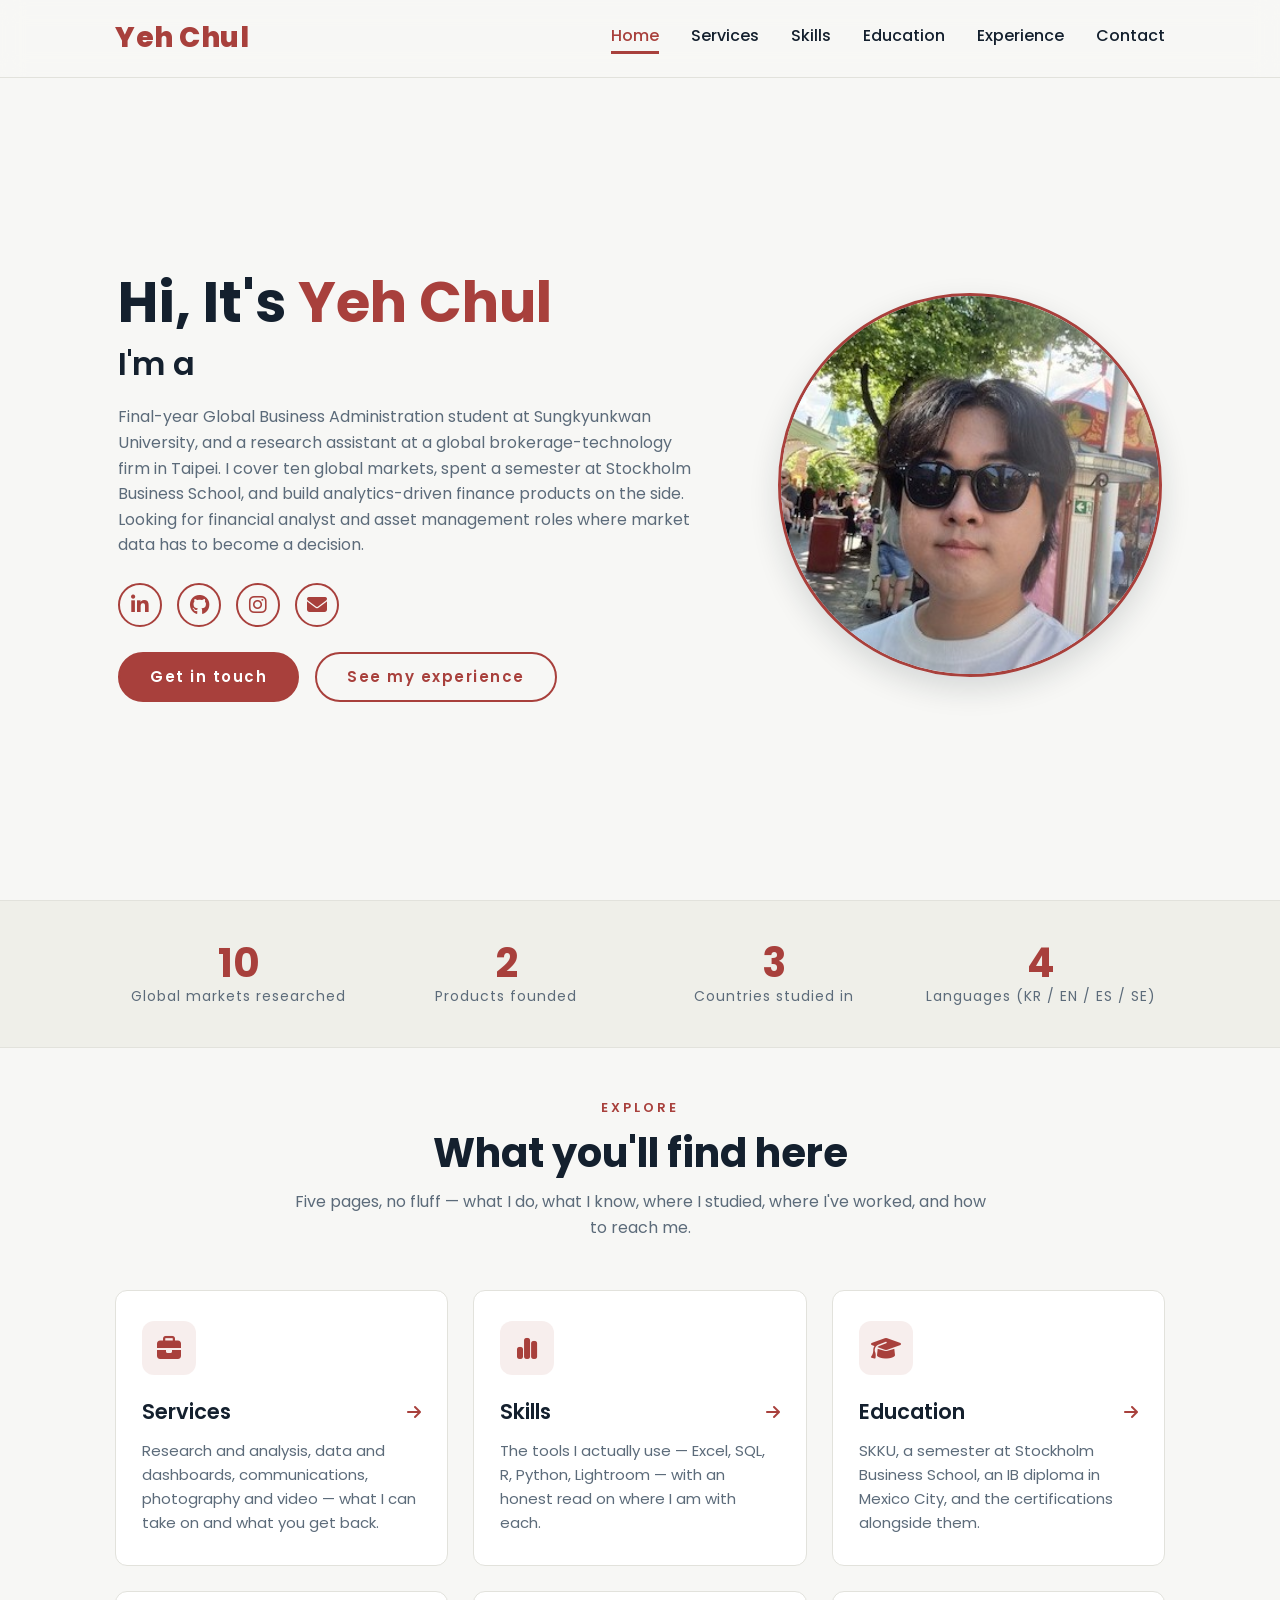
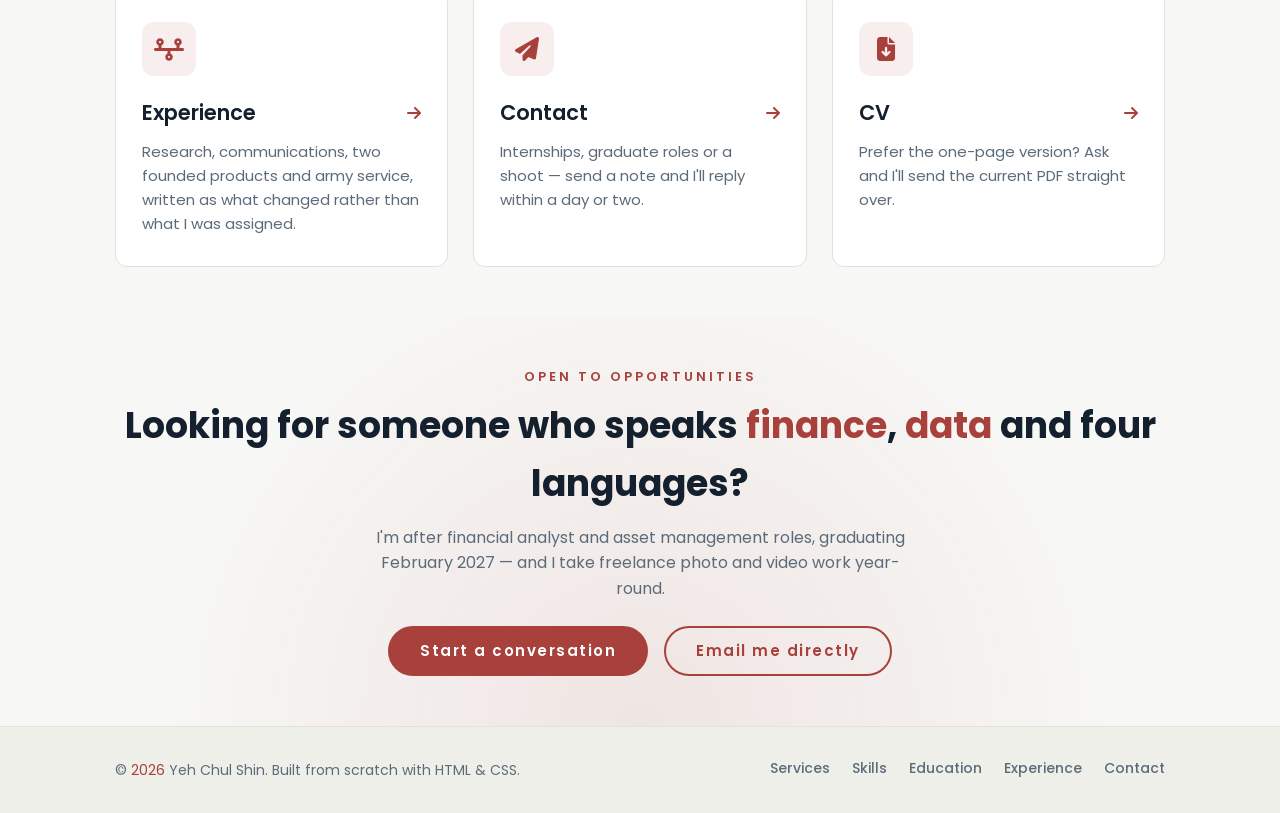
==== commit 251a410d: "Add a portrait hero, link previews, favicon; clear public notes Hero: replaces the cityscape with a " ====
--- a/index.html
+++ b/index.html
@@ -5,6 +5,24 @@
   <meta name="viewport" content="width=device-width, initial-scale=1.0">
   <meta name="description" content="Yeh Chul Shin — final-year Global Business Administration student at SKKU and research assistant at a global brokerage-technology firm, seeking financial analyst and asset management roles.">
   <title>Yeh Chul Shin | Business Student &amp; Research Assistant</title>
+  <link rel="canonical" href="https://ycshin2023.github.io/">
+  <link rel="icon" href="favicon.svg" type="image/svg+xml">
+
+  <!-- Link preview, for when the URL is pasted into LinkedIn, an email
+       or an application form. og:image must be an absolute URL. -->
+  <meta property="og:type" content="website">
+  <meta property="og:site_name" content="Yeh Chul Shin">
+  <meta property="og:url" content="https://ycshin2023.github.io/">
+  <meta property="og:title" content="Yeh Chul Shin">
+  <meta property="og:description" content="Yeh Chul Shin — final-year Global Business Administration student at SKKU and research assistant at a global brokerage-technology firm, seeking financial analyst and asset management roles.">
+  <meta property="og:image" content="https://ycshin2023.github.io/og-image.jpg">
+  <meta property="og:image:width" content="1200">
+  <meta property="og:image:height" content="630">
+  <meta property="og:image:alt" content="Yeh Chul Shin — financial analyst and asset management">
+  <meta name="twitter:card" content="summary_large_image">
+  <meta name="twitter:title" content="Yeh Chul Shin">
+  <meta name="twitter:description" content="Yeh Chul Shin — final-year Global Business Administration student at SKKU and research assistant at a global brokerage-technology firm, seeking financial analyst and asset management roles.">
+  <meta name="twitter:image" content="https://ycshin2023.github.io/og-image.jpg">
   <link rel="stylesheet" href="style.css">
   <link rel="stylesheet" href="https://cdnjs.cloudflare.com/ajax/libs/font-awesome/6.5.2/css/all.min.css">
   <!-- Flags that JS is alive so the scroll-reveal styles can apply. -->
@@ -28,8 +46,7 @@
     </nav>
   </header>
 
-  <!-- ===== Hero =====
-       EDIT ME: intro paragraph + social links -->
+  <!-- ===== Hero ===== -->
   <section class="home">
     <div class="home-content">
       <h1>Hi, It's <span>Yeh Chul</span></h1>
@@ -46,7 +63,7 @@
       <div class="social-icons">
         <a href="https://www.linkedin.com/in/yeh-chul-shin" target="_blank" rel="noopener" aria-label="LinkedIn"><i class="fa-brands fa-linkedin-in"></i></a>
         <a href="https://github.com/ycshin2023" target="_blank" rel="noopener" aria-label="GitHub"><i class="fa-brands fa-github"></i></a>
-        <a href="https://www.instagram.com/" target="_blank" rel="noopener" aria-label="Instagram"><i class="fa-brands fa-instagram"></i></a>
+        <a href="https://www.instagram.com/i.am.chul/" target="_blank" rel="noopener" aria-label="Instagram"><i class="fa-brands fa-instagram"></i></a>
         <a href="mailto:ycshin2023@gmail.com" aria-label="Email"><i class="fa-solid fa-envelope"></i></a>
       </div>
 
@@ -56,16 +73,12 @@
       </div>
     </div>
 
-    <!-- EDIT ME: main.JPG is currently a landscape shot. A headshot lands
-         better with recruiters here — swap the file and update the alt text
-         to describe whatever image you use. -->
     <div class="home-img">
-      <img src="main.JPG" alt="Photograph by Yeh Chul Shin">
+      <img src="main.JPG" alt="Yeh Chul Shin">
     </div>
   </section>
 
-  <!-- ===== Stats =====
-       EDIT ME: swap these four numbers for your real ones -->
+  <!-- ===== Stats ===== -->
   <div class="stats">
     <div class="stat"><strong>10</strong><span>Global markets researched</span></div>
     <div class="stat"><strong>2</strong><span>Products founded</span></div>
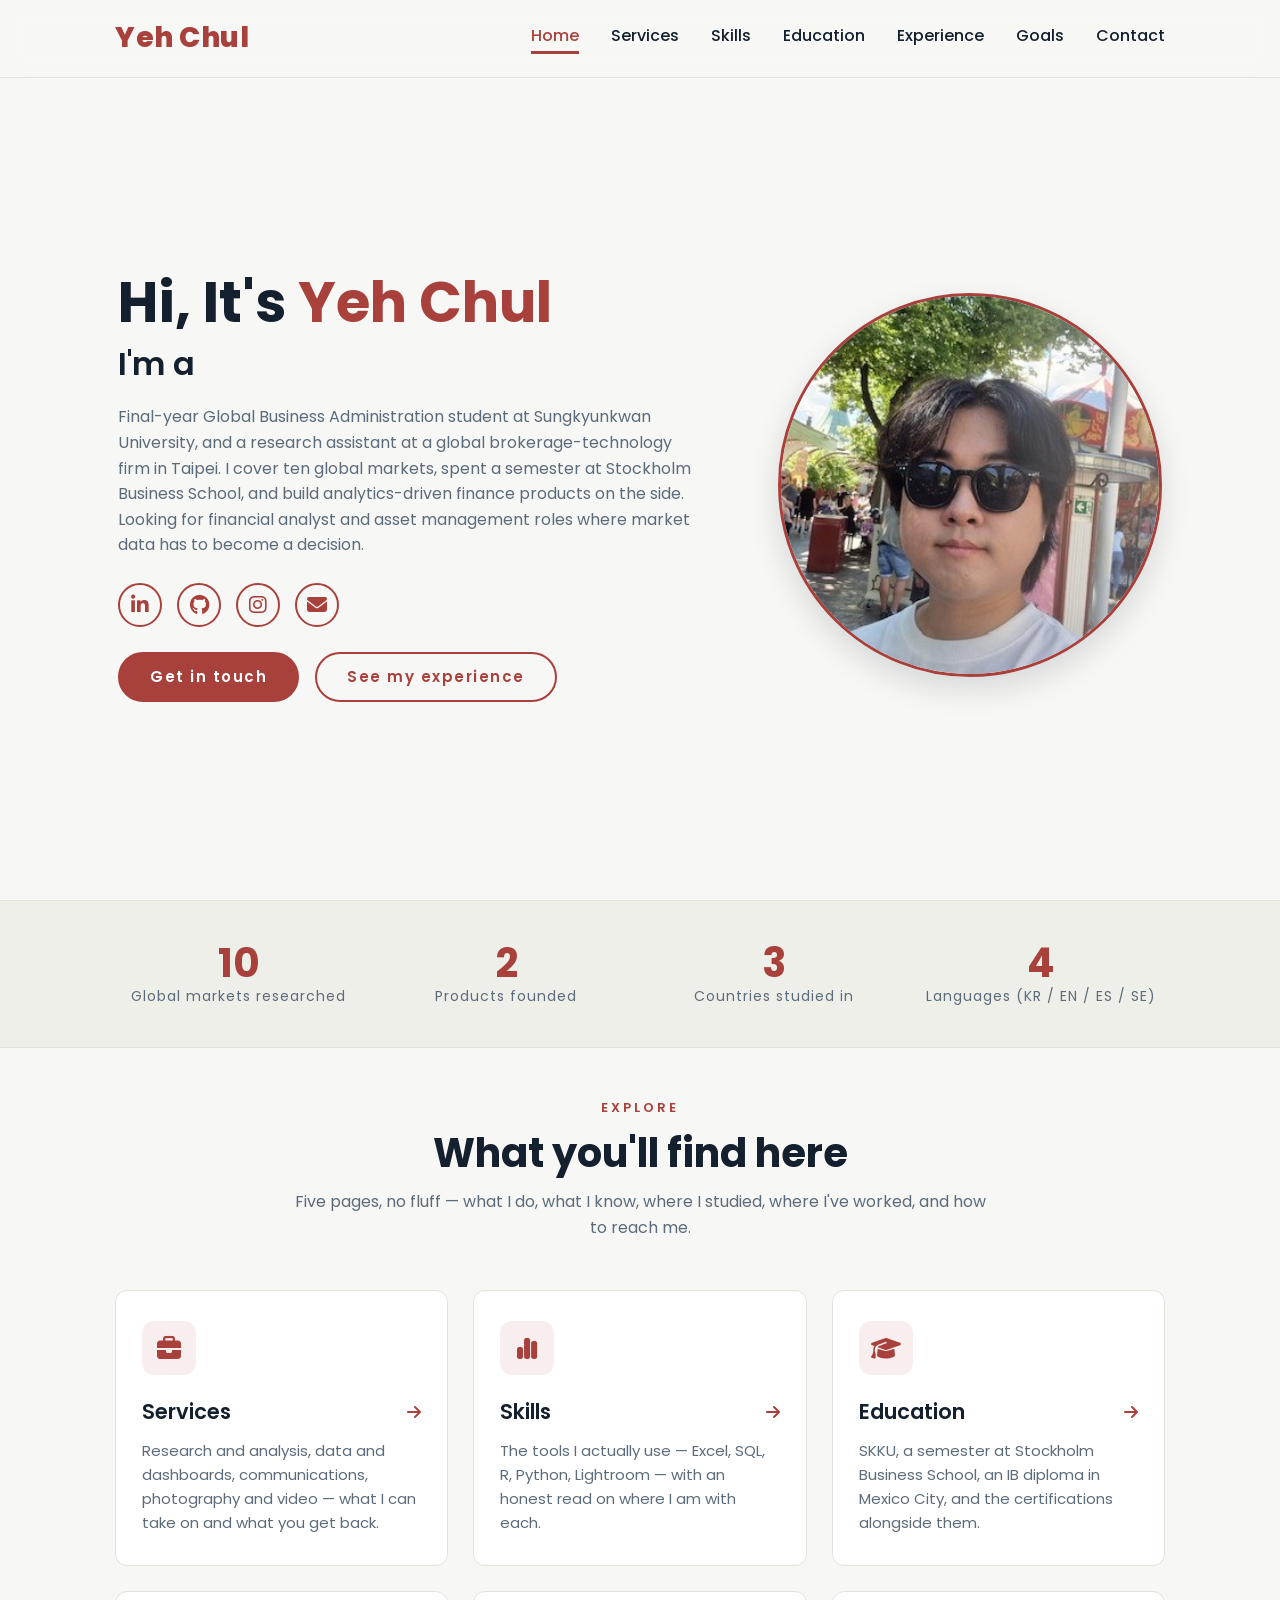
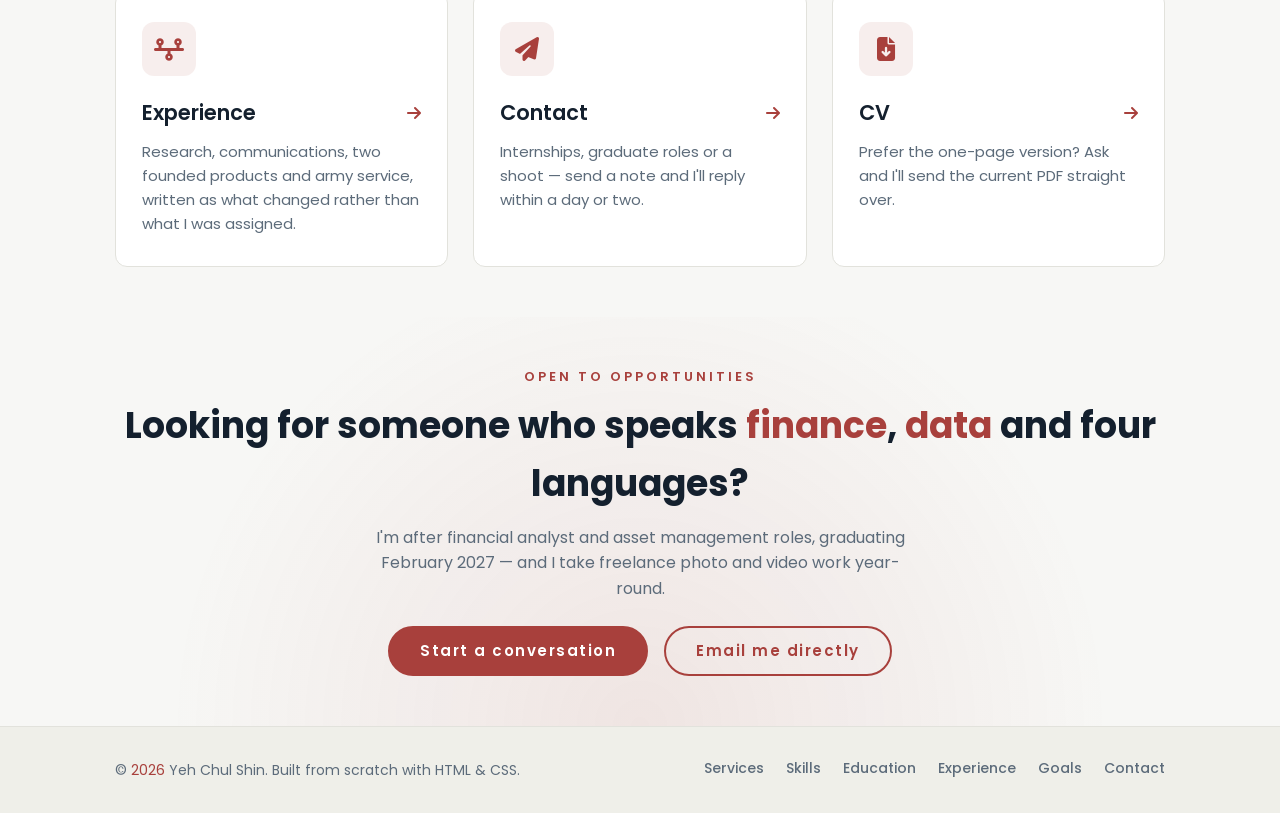
==== commit 5c1dbe49: "Add a goals page; trim Perday, Power BI, R and the PR skill group Removals, as requested: - Perday c" ====
--- a/index.html
+++ b/index.html
@@ -42,6 +42,7 @@
       <a href="skills.html">Skills</a>
       <a href="education.html">Education</a>
       <a href="experience.html">Experience</a>
+      <a href="goals.html">Goals</a>
       <a href="contact.html">Contact</a>
     </nav>
   </header>
@@ -154,6 +155,7 @@
       <a href="skills.html">Skills</a>
       <a href="education.html">Education</a>
       <a href="experience.html">Experience</a>
+      <a href="goals.html">Goals</a>
       <a href="contact.html">Contact</a>
     </nav>
   </footer>
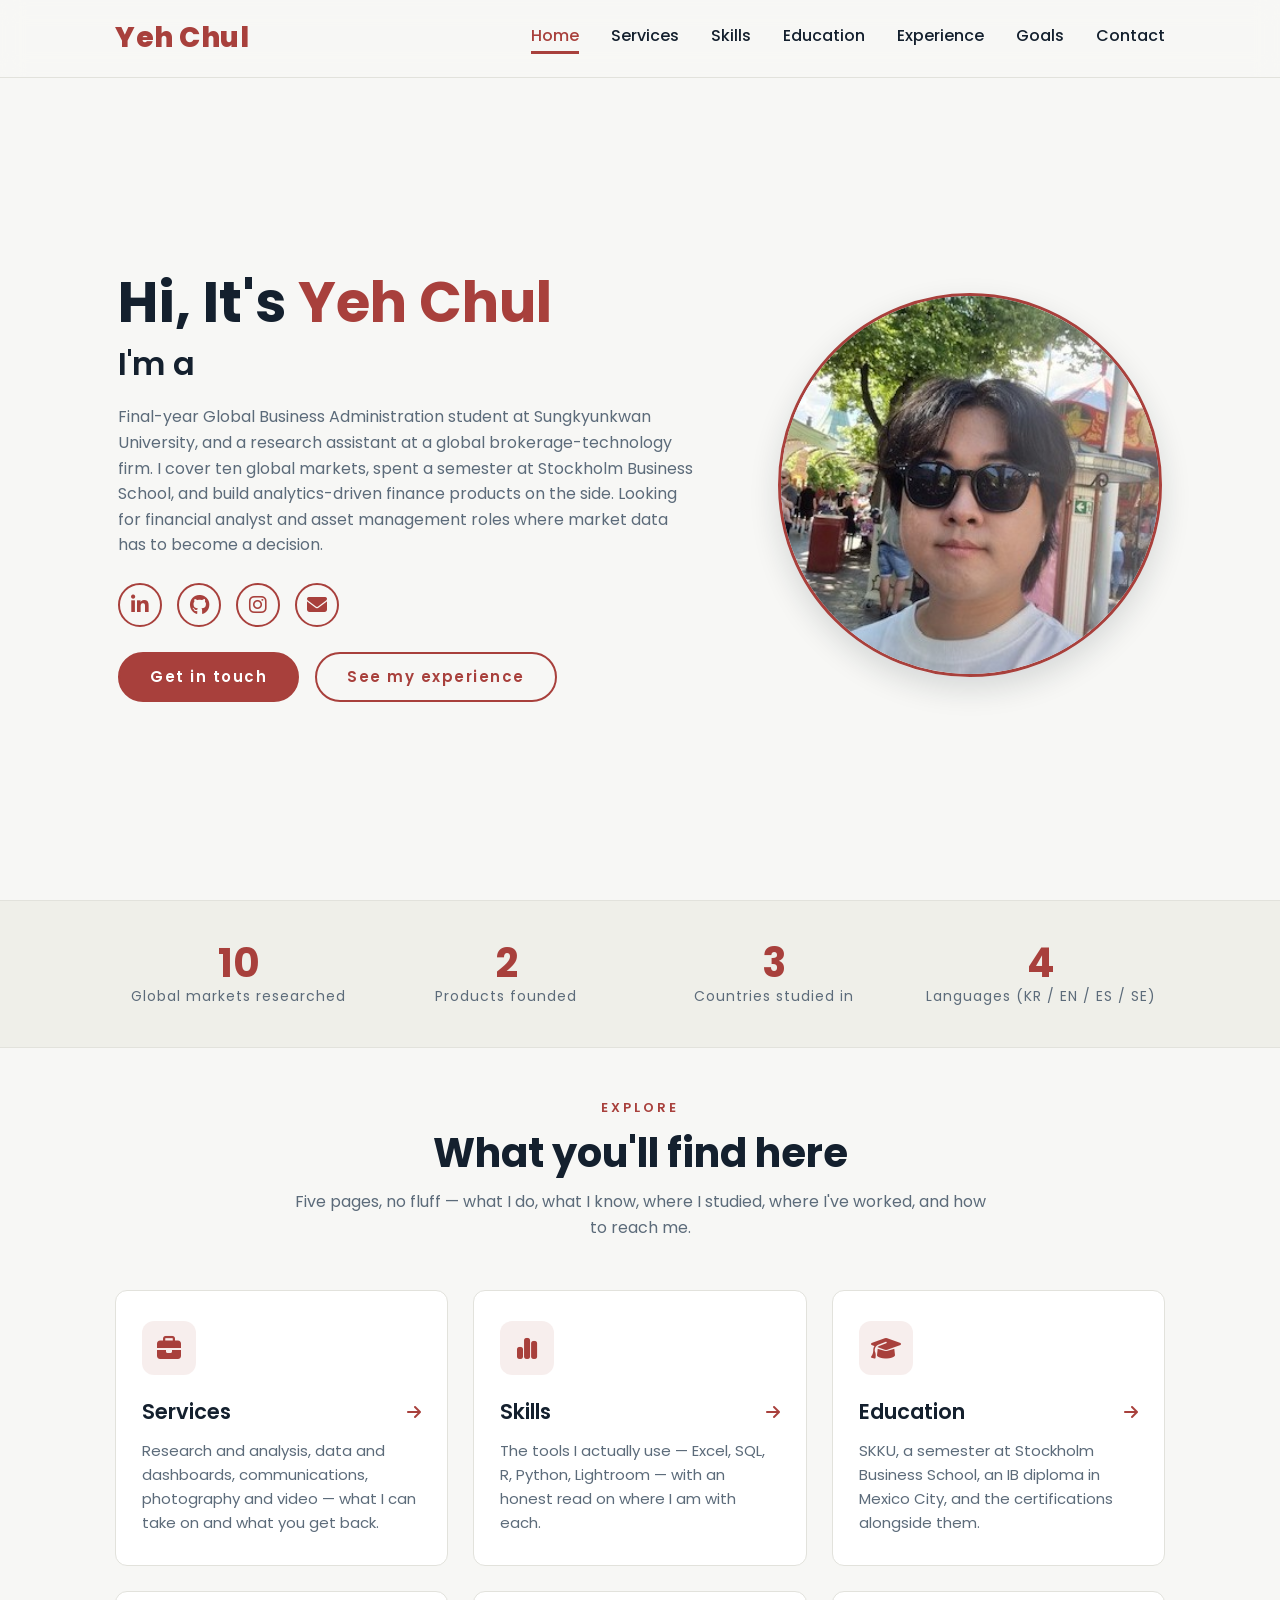
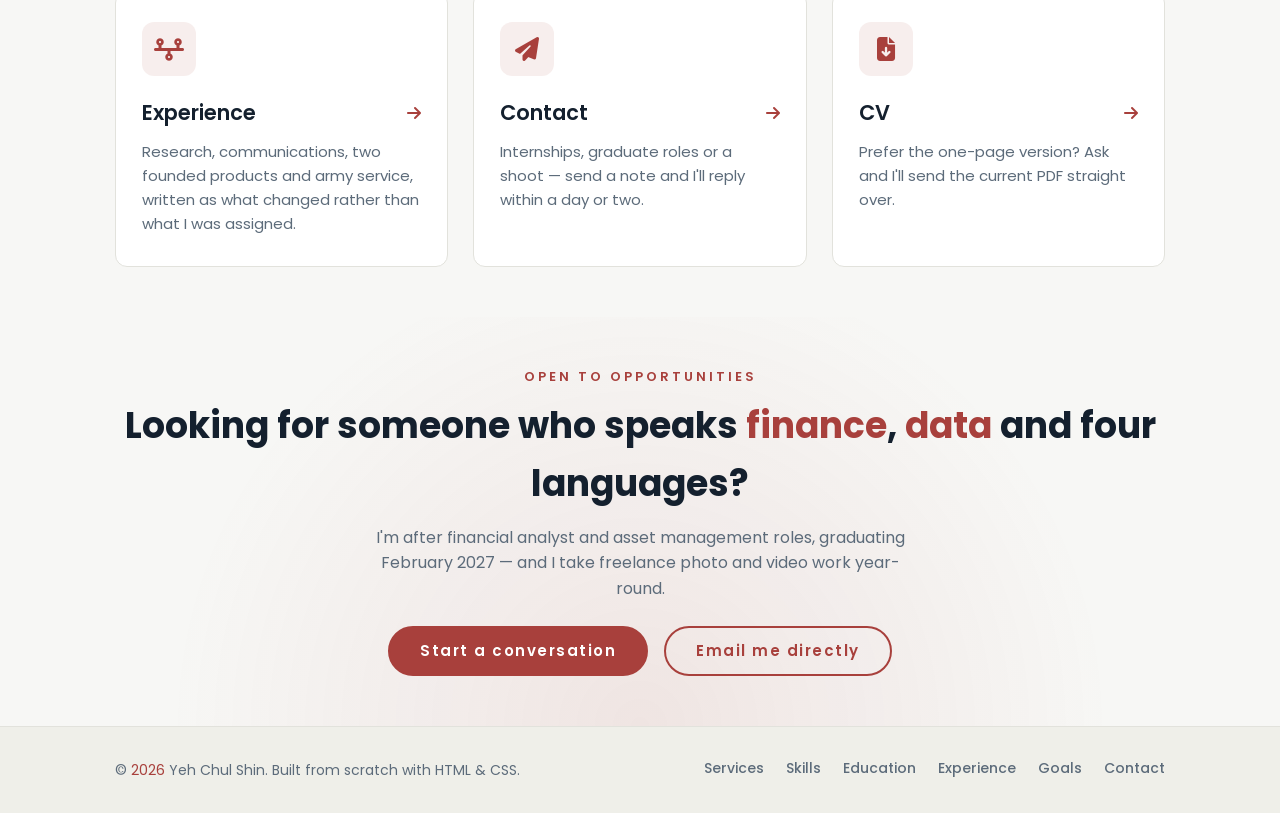
==== commit 59dbd33c: "Stop implying Taipei is somewhere he has lived Three places claimed, wrongly, that he has been to or" ====
--- a/index.html
+++ b/index.html
@@ -55,7 +55,7 @@
       <p>
         Final-year Global Business Administration student at Sungkyunkwan
         University, and a research assistant at a global brokerage-technology
-        firm in Taipei. I cover ten global markets, spent a semester at
+        firm. I cover ten global markets, spent a semester at
         Stockholm Business School, and build analytics-driven finance products
         on the side. Looking for financial analyst and asset management roles
         where market data has to become a decision.
